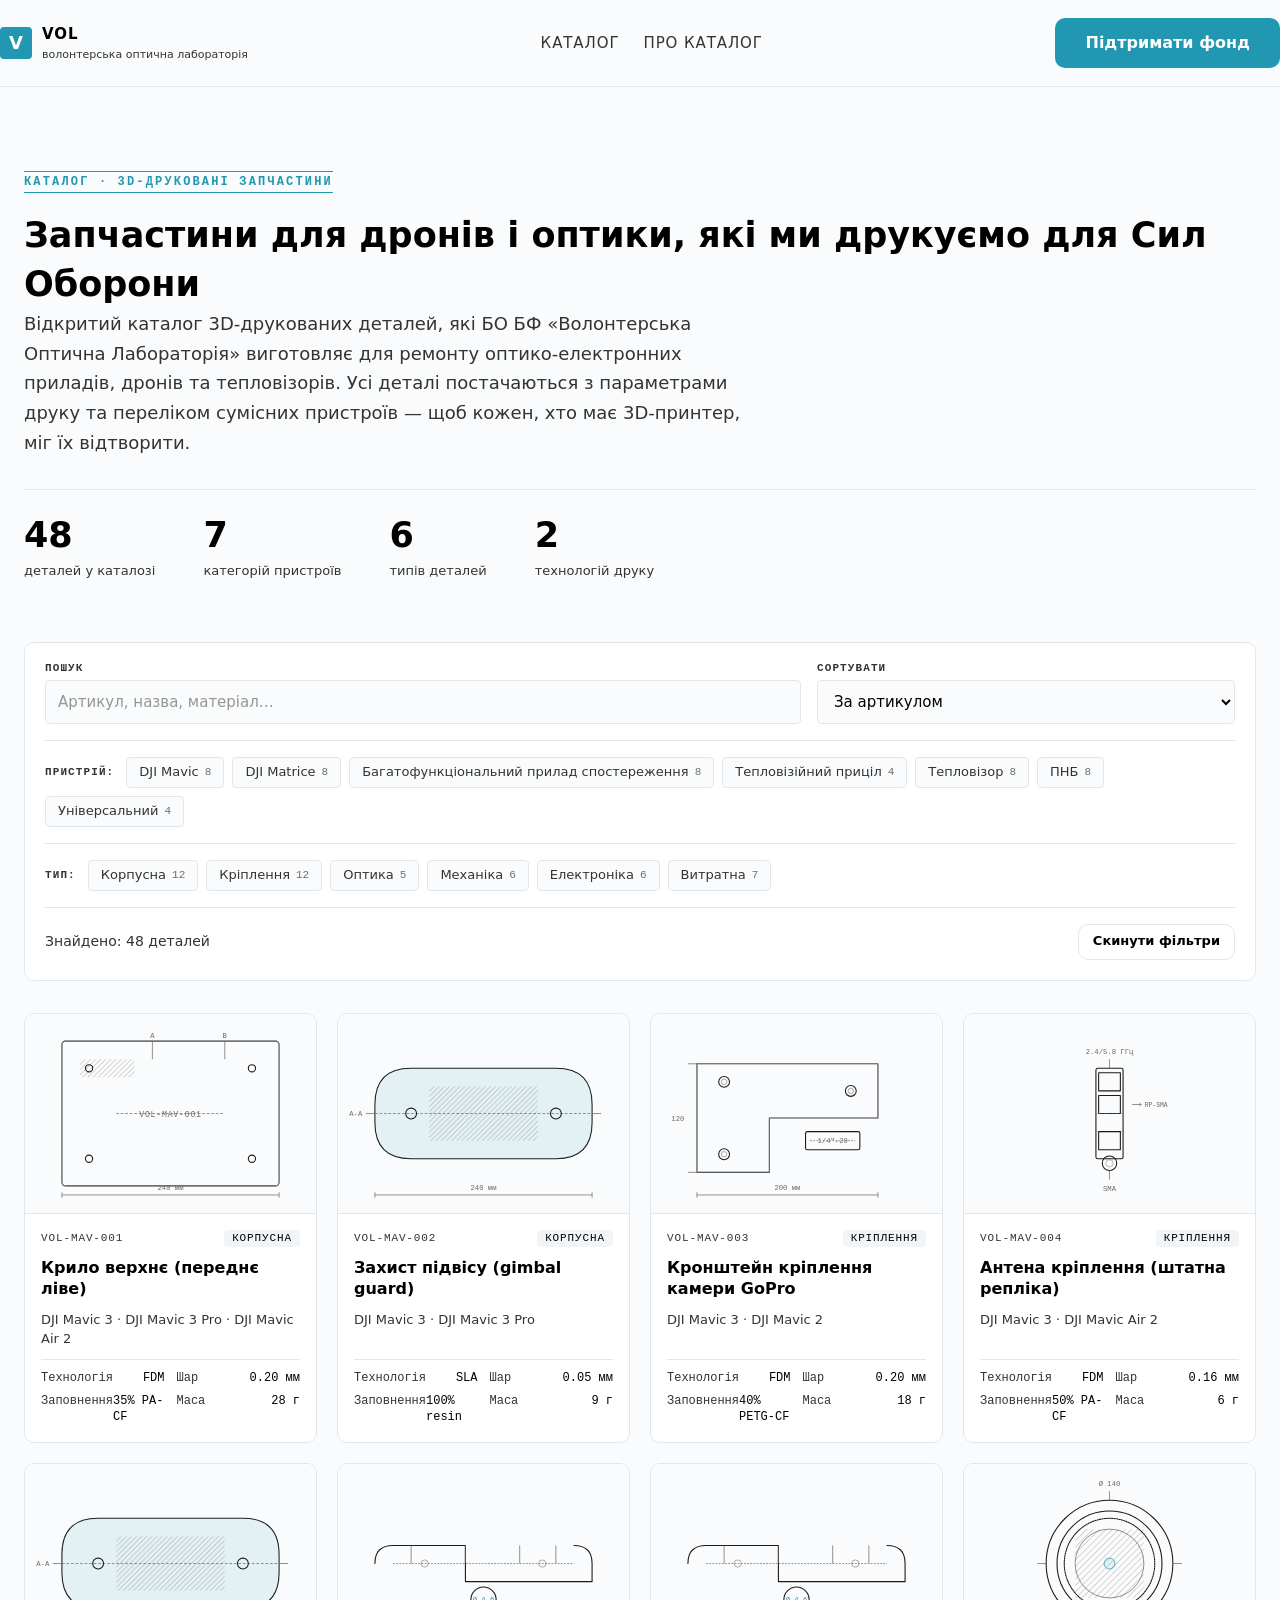
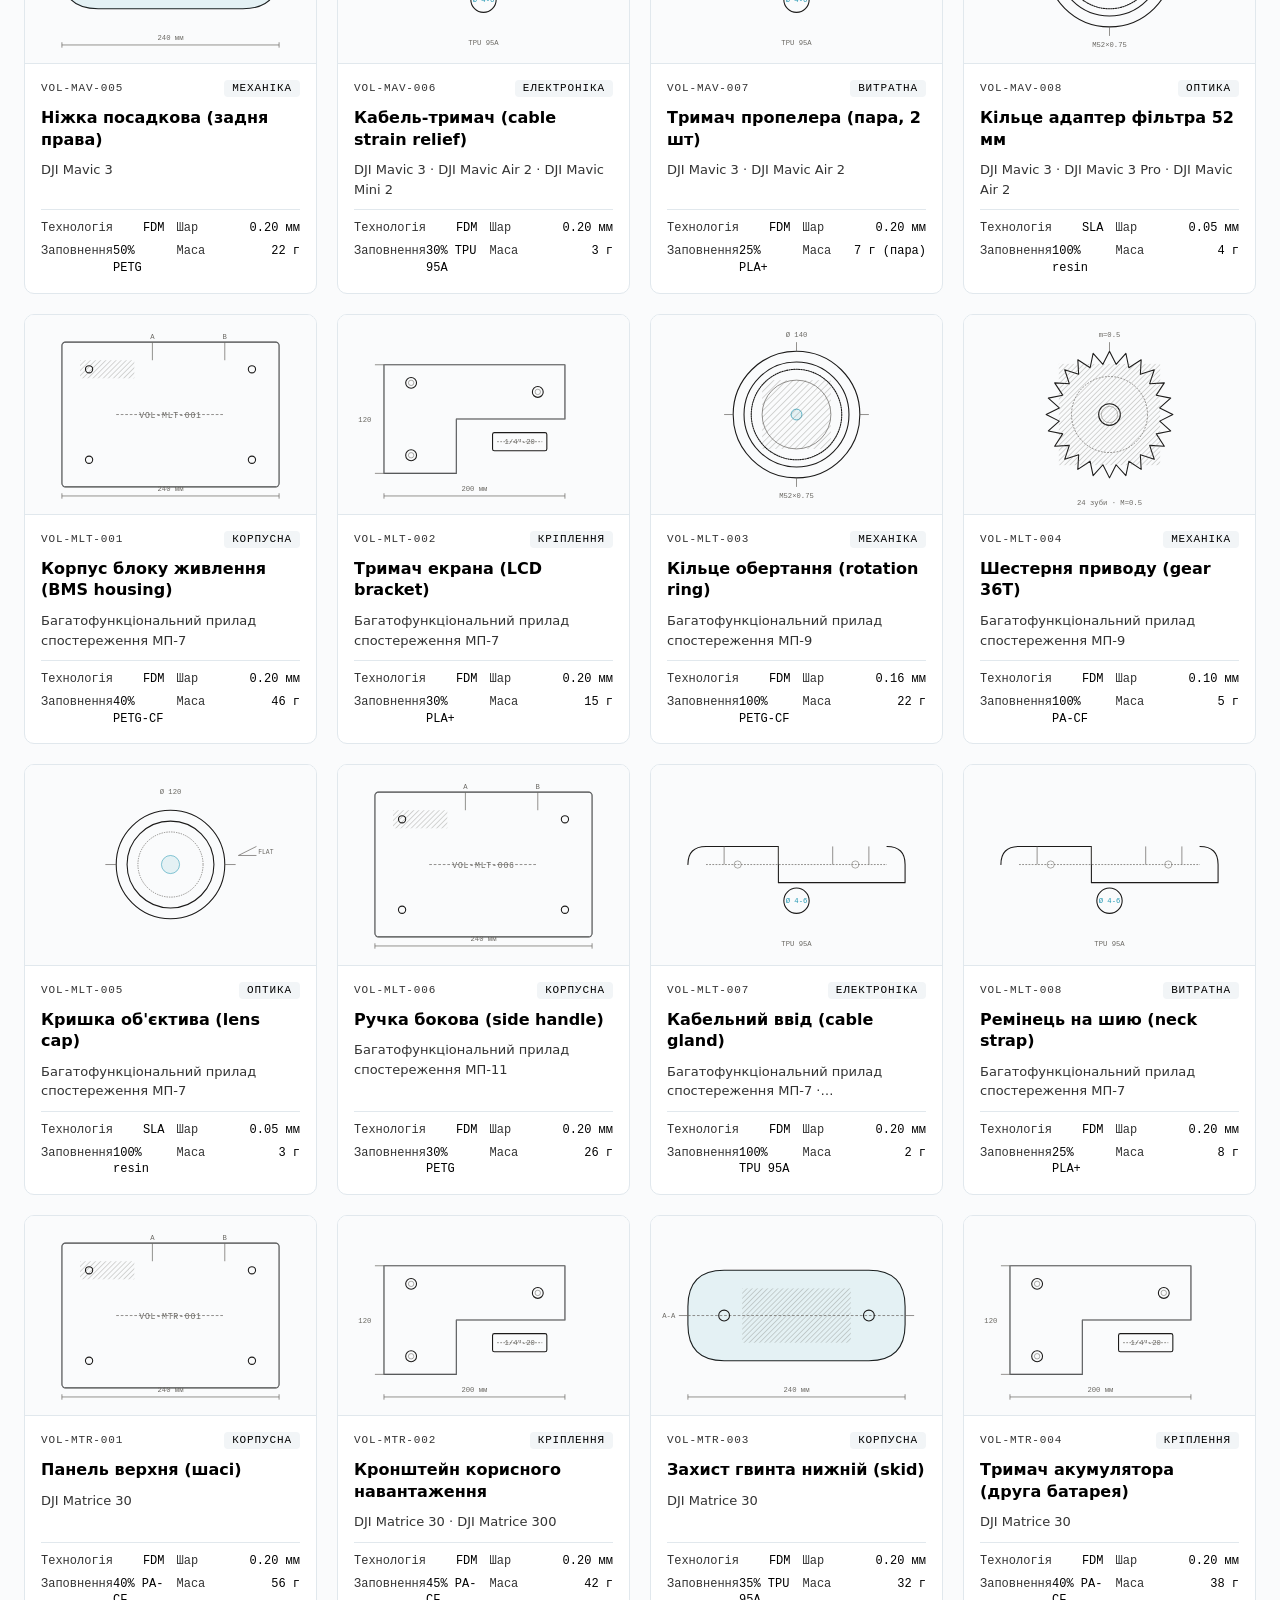
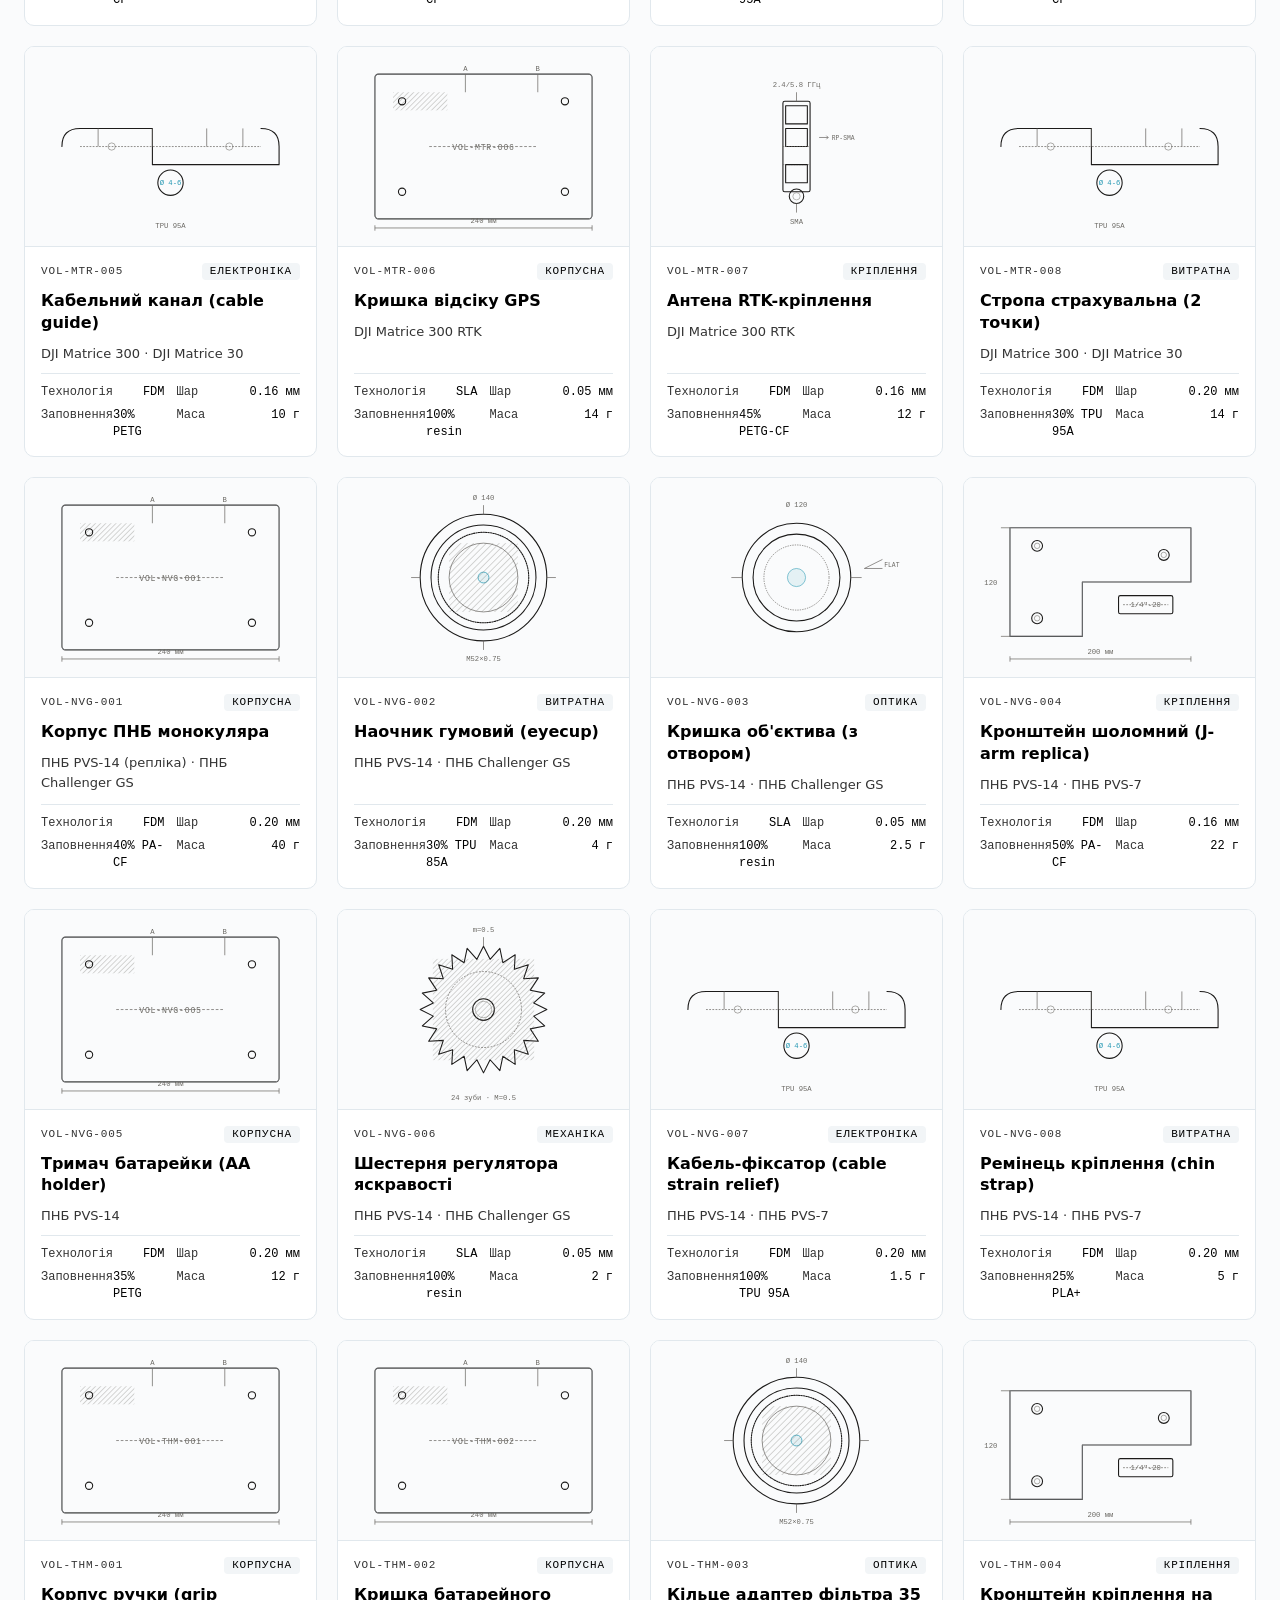
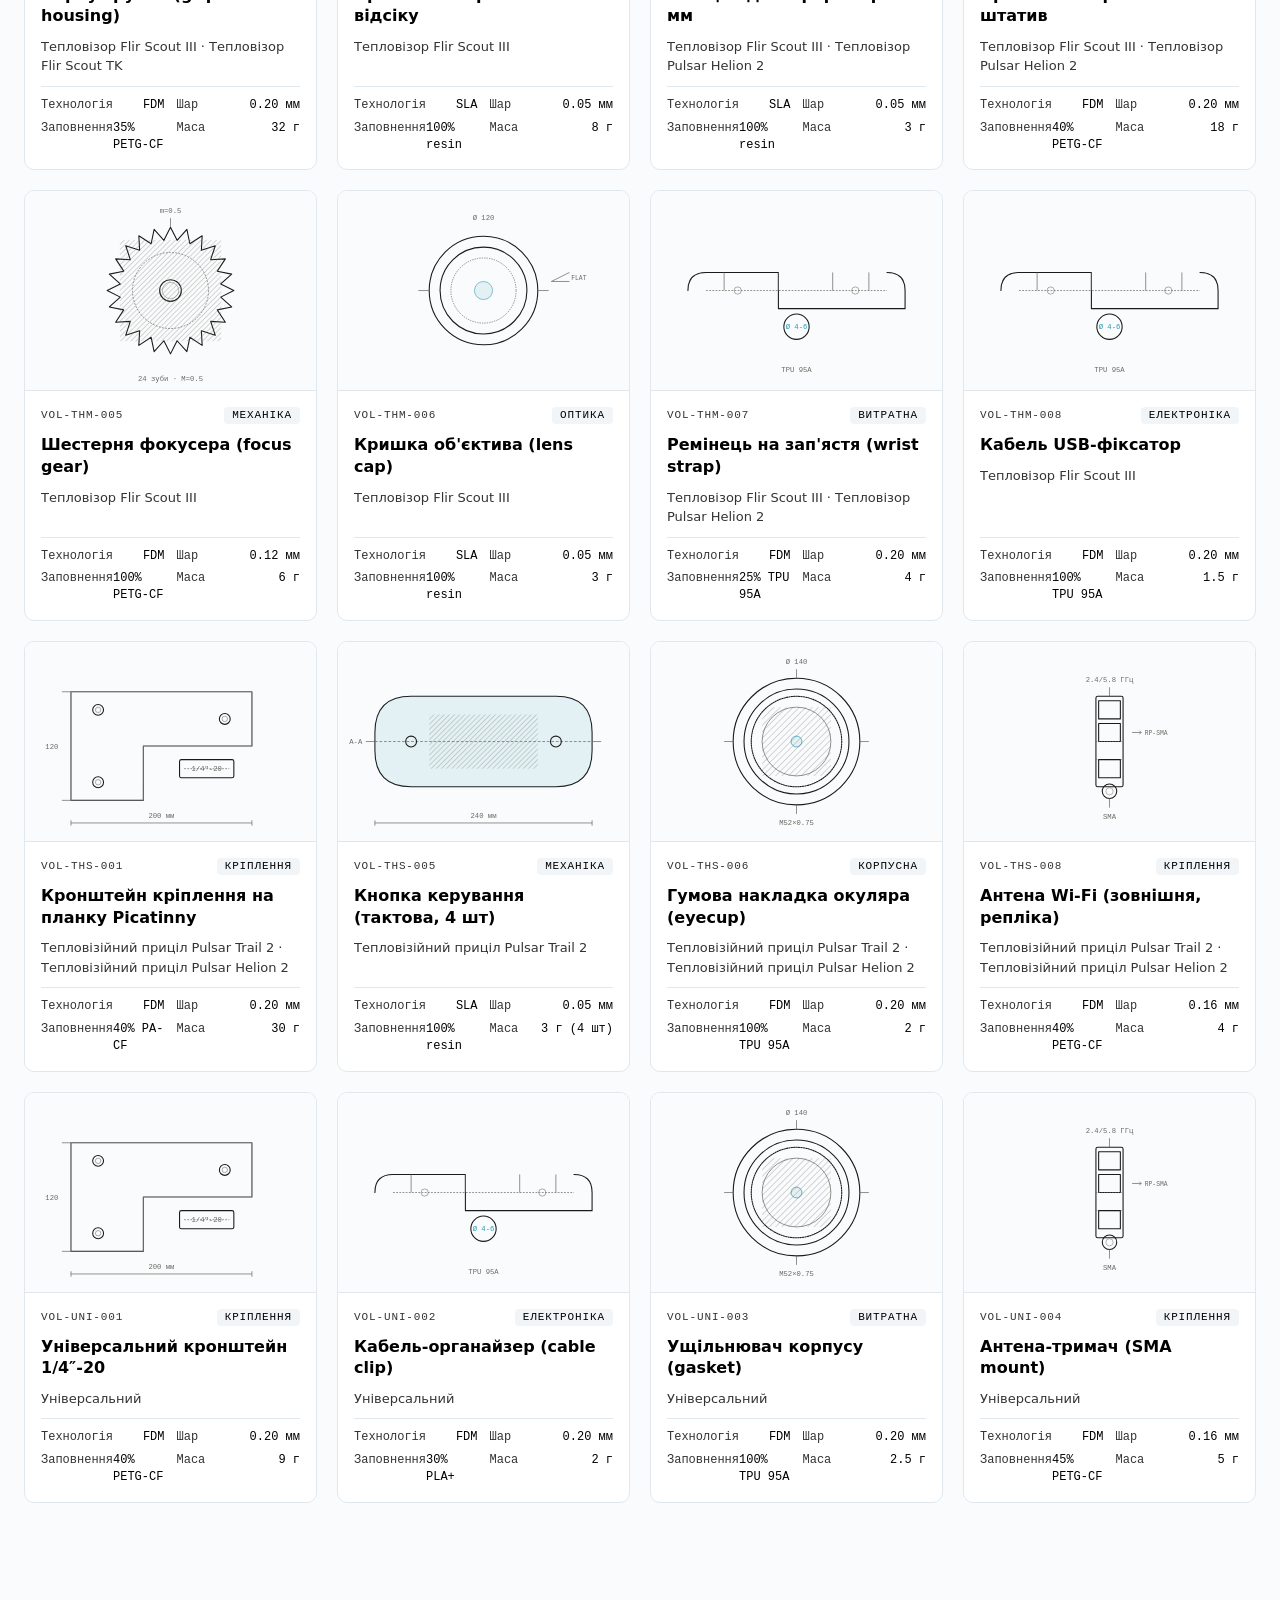
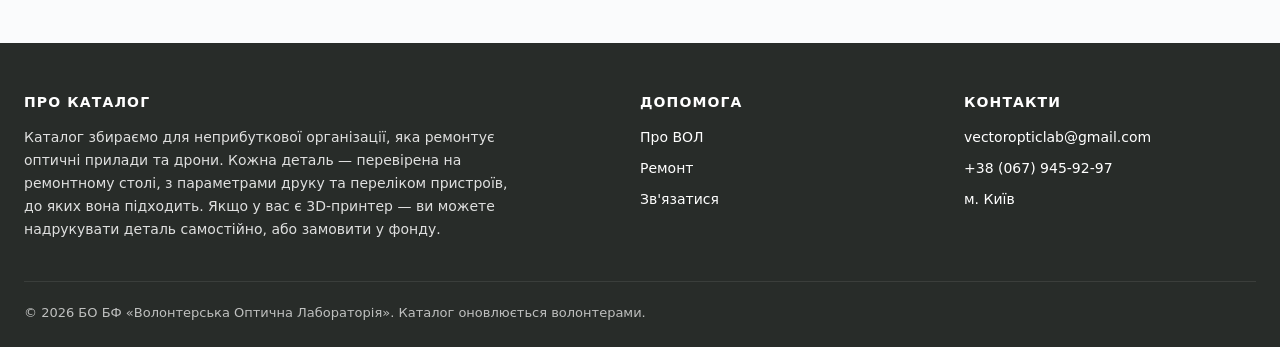
==== index.html @ 9bef7f56 "Initial commit: VOL 3D-printed parts catalog" ====
<!doctype html>
<html lang="uk">
<head>
  <meta charset="utf-8" />
  <meta name="viewport" content="width=device-width, initial-scale=1" />
  <title>VOL — Каталог 3D-друкованих запчастин</title>
  <meta name="description" content="Каталог 3D-друкованих запчастин для дронів і оптико-електронних приладів. БО БФ «Волонтерська Оптична Лабораторія»." />
  <link rel="icon" href="data:image/svg+xml,%3Csvg xmlns='http://www.w3.org/2000/svg' viewBox='0 0 32 32'%3E%3Crect width='32' height='32' fill='%232297b2'/%3E%3Ctext x='16' y='22' text-anchor='middle' font-family='system-ui' font-size='18' font-weight='600' fill='%23fff'%3EV%3C/text%3E%3C/svg%3E" />
  <style>
    /* ===========================================================
       Токени дизайн-системи VOL (з mqqo4m3p-DESIGN.md)
       =========================================================== */
    :root {
      --primary: #2297b2;
      --primary-hover: #1559ed;
      --text: #333333;
      --heading: #000000;
      --link: #000000;
      --link-hover: #333333;
      --border: #e1e8ed;
      --surface-soft: #fafbfc;
      --surface-muted: #f2f5f7;
      --surface-dark: #282c29;
      --white: #ffffff;

      --font-base: 'Montserrat', -apple-system, BlinkMacSystemFont, 'Segoe UI', system-ui, sans-serif;
      --font-mono: ui-monospace, 'JetBrains Mono', SFMono-Regular, Menlo, monospace;

      --container-max: 1290px;
      --container-pad: 24px;
      --content-gap: 60px;
      --block-gap: 16px;

      --r-sm: 4px;
      --r-md: 10px;
      --r-lg: 15px;
    }
    * { box-sizing: border-box; margin: 0; padding: 0; }

    .skip-link {
      position: absolute; left: -9999px; top: 0;
      background: var(--heading); color: var(--white);
      padding: 12px 18px; font: 600 14px/1 var(--font-base);
      z-index: 100;
    }
    .skip-link:focus-visible { left: 12px; top: 12px; outline: 2px solid var(--primary); outline-offset: 2px; }
    html, body {
      background: var(--surface-soft);
      color: var(--text);
      font: 16px/1.65 var(--font-base);
      -webkit-font-smoothing: antialiased;
      -moz-osx-font-smoothing: grayscale;
    }
    a { color: var(--link); text-decoration: none; transition: color 0.12s cubic-bezier(0.455, 0.03, 0.515, 0.955); }
    a:hover { color: var(--link-hover); }
    h1, h2, h3, h4 { color: var(--heading); font-weight: 600; letter-spacing: 0; }
    h1 { font-size: clamp(28px, 3vw, 35px); line-height: 1.4; }
    h2 { font-size: clamp(22px, 2.4vw, 35px); line-height: 1.4; }
    h3 { font-size: 20px; line-height: 1.4; }

    /* Контейнери */
    .container { max-width: var(--container-max); margin: 0 auto; padding: 0 var(--container-pad); }
    .narrow { max-width: 750px; margin: 0 auto; padding: 0 var(--container-pad); }

    /* Шапка */
    .site-header {
      background: var(--surface-soft);
      border-bottom: 1px solid var(--border);
      position: sticky; top: 0; z-index: 50;
    }
    .site-header__inner {
      display: flex; align-items: center; justify-content: space-between;
      padding: 18px 0;
      gap: 24px;
    }
    .logo { display: inline-flex; align-items: center; gap: 10px; }
    .logo__mark {
      width: 32px; height: 32px;
      background: var(--primary); color: var(--white);
      display: grid; place-items: center;
      font-weight: 600; font-size: 18px;
      border-radius: var(--r-sm);
    }
    .logo__text { font-weight: 600; font-size: 15px; color: var(--heading); letter-spacing: 0.06em; text-transform: uppercase; }
    .logo__text small { display: block; font-size: 11px; font-weight: 400; color: var(--text); text-transform: none; letter-spacing: 0; }

    .nav { display: flex; align-items: center; gap: 24px; }
    .nav a {
      font-size: 15px; color: var(--text);
      text-transform: uppercase; letter-spacing: 0.06em;
      padding: 5px 0;
    }
    .nav a:hover { color: var(--heading); }

    .btn {
      display: inline-flex; align-items: center; gap: 8px;
      background: var(--primary); color: var(--white);
      border: 0; border-radius: var(--r-md);
      padding: 0 30px; min-height: 50px;
      font: 600 16px/1.3 var(--font-base);
      cursor: pointer; text-decoration: none;
      transition: background 0.12s cubic-bezier(0.455, 0.03, 0.515, 0.955);
    }
    .btn:hover { background: var(--primary-hover); color: var(--white); }
    .btn:focus-visible { outline: 2px solid var(--primary-hover); outline-offset: 2px; }
    .btn--dark { background: var(--text); color: var(--white); border-radius: var(--r-lg); padding: 12px 40px; min-height: auto; }
    .btn--dark:hover { background: var(--heading); }
    .btn--ghost {
      background: transparent; color: var(--heading);
      border: 1px solid var(--border);
      min-height: 44px; padding: 0 18px;
    }
    .btn--ghost:hover { background: var(--surface-muted); color: var(--heading); }
    .btn--ghost:focus-visible { outline: 2px solid var(--primary-hover); outline-offset: 2px; border-color: var(--primary-hover); }

    /* Hero */
    .hero { padding: 80px 0 60px; }
    .hero__eyebrow {
      display: inline-block;
      font: 600 12px/1 var(--font-mono);
      letter-spacing: 0.18em; text-transform: uppercase;
      color: var(--primary);
      padding: 4px 0;
      border-top: 1px solid var(--primary);
      border-bottom: 1px solid var(--primary);
      margin-bottom: 18px;
    }
    .hero p { font-size: 18px; color: var(--text); max-width: 720px; }
    .hero__stats {
      display: flex; gap: 48px; flex-wrap: wrap;
      margin-top: 32px; padding-top: 24px;
      border-top: 1px solid var(--border);
    }
    .stat__num { font: 600 35px/1.2 var(--font-base); color: var(--heading); }
    .stat__label { font-size: 13px; color: var(--text); margin-top: 4px; }

    /* Панель фільтрів */
    .filters {
      background: var(--white);
      border: 1px solid var(--border);
      border-radius: var(--r-md);
      padding: 20px;
      margin-bottom: 32px;
    }
    .filters__row { display: flex; gap: 16px; flex-wrap: wrap; align-items: end; }
    .field { display: flex; flex-direction: column; gap: 6px; min-width: 160px; flex: 1 1 160px; }
    .field--search { flex: 2 1 240px; }
    .field label {
      font: 600 11px/1 var(--font-mono);
      letter-spacing: 0.1em; text-transform: uppercase;
      color: var(--text);
    }
    .field input, .field select {
      height: 44px;
      border: 1px solid var(--border);
      background: var(--surface-soft);
      border-radius: var(--r-sm);
      padding: 0 12px;
      font: 400 15px/1.3 var(--font-base);
      color: var(--heading);
      transition: border-color 0.12s, background 0.12s;
    }
    .field input:focus, .field select:focus {
      outline: none;
      border-color: var(--primary-hover);
      background: var(--white);
    }
    .field input:focus-visible, .field select:focus-visible {
      outline: 2px solid var(--primary-hover);
      outline-offset: 2px;
    }
    .field input::placeholder { color: var(--text); opacity: 0.5; }

    .chips { display: flex; flex-wrap: wrap; gap: 8px; padding-top: 16px; border-top: 1px solid var(--border); margin-top: 16px; }
    .chip {
      display: inline-flex; align-items: center; gap: 6px;
      padding: 6px 12px;
      border: 1px solid var(--border);
      background: var(--surface-soft);
      border-radius: var(--r-sm);
      font: 500 13px/1.3 var(--font-base);
      color: var(--text);
      cursor: pointer;
      transition: all 0.12s;
    }
    .chip:hover { border-color: var(--primary); color: var(--primary); }
    .chip:focus-visible { outline: 2px solid var(--primary-hover); outline-offset: 2px; }
    .chip[aria-pressed="true"] {
      background: var(--primary); color: var(--white); border-color: var(--primary);
    }
    .chip[aria-pressed="true"]:focus-visible { outline-color: var(--white); }
    .chip__count { font: 500 11px/1 var(--font-mono); opacity: 0.7; }

    .filters__bar {
      display: flex; justify-content: space-between; align-items: center;
      padding-top: 16px; margin-top: 16px;
      border-top: 1px solid var(--border);
      font-size: 14px; color: var(--text);
    }
    .sort { display: flex; align-items: center; gap: 8px; }
    .sort select {
      height: 36px; border: 1px solid var(--border); background: var(--white);
      border-radius: var(--r-sm); padding: 0 10px; font: 400 14px/1.3 var(--font-base);
      color: var(--heading);
    }

    /* Сітка карток */
    .grid {
      display: grid;
      grid-template-columns: repeat(auto-fill, minmax(280px, 1fr));
      gap: 20px;
    }
    .card {
      background: var(--white);
      border: 1px solid var(--border);
      border-radius: var(--r-md);
      overflow: hidden;
      display: flex; flex-direction: column;
      transition: border-color 0.12s;
      position: relative;
    }
    .card:hover { border-color: var(--primary); }
    .card a.card__link {
      position: absolute; inset: 0;
      z-index: 1;
      border-radius: var(--r-md);
    }
    .card a.card__link:focus-visible {
      outline: 2px solid var(--primary-hover);
      outline-offset: 2px;
    }
    .card h3 a, .card a.card__link:hover ~ .card__body h3 { color: var(--heading); }
    .card__render {
      background: var(--surface-soft);
      border-bottom: 1px solid var(--border);
      aspect-ratio: 320 / 220;
      display: block;
      position: relative;
      overflow: hidden;
    }
    .card__render svg { display: block; width: 100%; height: 100%; }
    .card__render img {
      display: block; width: 100%; height: 100%;
      object-fit: cover; object-position: center;
      background: var(--surface-soft);
    }
    .card__render img:not([src]) { display: none; }
    .card__photo-count {
      position: absolute; right: 8px; bottom: 8px;
      background: rgba(0, 0, 0, 0.7); color: #fff;
      font: 500 11px/1 var(--font-mono);
      letter-spacing: 0.06em; text-transform: uppercase;
      padding: 4px 8px; border-radius: var(--r-sm);
      pointer-events: none;
    }
    .card__body { padding: 16px; display: flex; flex-direction: column; gap: 10px; flex: 1; }
    .card__meta {
      display: flex; justify-content: space-between; align-items: center;
      font: 500 11px/1 var(--font-mono);
      letter-spacing: 0.08em; text-transform: uppercase;
      color: var(--text);
    }
    .card__sku { color: var(--text); }
    .card__type {
      background: var(--surface-muted); color: var(--heading);
      padding: 3px 8px; border-radius: var(--r-sm);
    }
    .card h3 { font-size: 16px; line-height: 1.35; }
    .card:hover h3 { color: var(--primary); }
    .card__compat {
      font-size: 13px; color: var(--text); line-height: 1.5;
      display: -webkit-box; -webkit-line-clamp: 2; -webkit-box-orient: vertical;
      overflow: hidden;
    }
    .card__specs {
      display: grid; grid-template-columns: 1fr 1fr;
      gap: 6px 12px; padding-top: 10px; margin-top: auto;
      border-top: 1px solid var(--border);
      font: 500 12px/1.4 var(--font-mono);
      color: var(--text);
    }
    .card__specs span { display: flex; justify-content: space-between; }
    .card__specs strong { font-weight: 500; color: var(--heading); }

    .empty {
      padding: 80px 20px; text-align: center;
      color: var(--text);
      border: 1px dashed var(--border);
      border-radius: var(--r-md);
      background: var(--white);
    }
    .empty h3 { margin-bottom: 8px; }
    .empty button {
      margin-top: 16px; background: none; border: 0;
      color: var(--primary); font: 600 14px/1 var(--font-base);
      cursor: pointer; text-decoration: underline;
    }

    /* Підвал */
    .footer {
      margin-top: 80px;
      background: var(--surface-dark);
      color: var(--white);
      padding: 48px 0 24px;
    }
    .footer a { color: var(--white); }
    .footer a:hover { color: var(--primary); }
    .footer__grid { display: grid; grid-template-columns: 2fr 1fr 1fr; gap: 32px; }
    .footer h4 { color: var(--white); font-size: 14px; text-transform: uppercase; letter-spacing: 0.08em; margin-bottom: 12px; font-weight: 600; }
    .footer ul { list-style: none; display: flex; flex-direction: column; gap: 8px; font-size: 14px; }
    .footer__bottom {
      margin-top: 40px; padding-top: 20px;
      border-top: 1px solid rgba(255,255,255,0.12);
      font-size: 13px; opacity: 0.7;
    }

    @media (max-width: 760px) {
      .nav { display: none; }
      .hero { padding: 48px 0 32px; }
      .filters { padding: 16px; }
      .filters__row { flex-direction: column; align-items: stretch; }
      .field { min-width: 0; }
      .footer__grid { grid-template-columns: 1fr; }
      .grid { grid-template-columns: 1fr; }
    }
  </style>
</head>
<body>

  <a class="skip-link" href="#catalog">Перейти до каталогу</a>
  <header class="site-header">
    <div class="container site-header__inner">
      <a href="./" class="logo">
        <span class="logo__mark">V</span>
        <span class="logo__text">VOL<small>волонтерська оптична лабораторія</small></span>
      </a>
      <nav class="nav">
        <a href="#catalog">Каталог</a>
        <a href="#about">Про каталог</a>
      </nav>
      <a class="btn" href="https://vol.com.ua/donat/" target="_blank" rel="noopener">Підтримати фонд</a>
    </div>
  </header>

  <section class="hero">
    <div class="container">
      <span class="hero__eyebrow">Каталог · 3D-друковані запчастини</span>
      <h1>Запчастини для дронів і оптики, які ми друкуємо для Сил Оборони</h1>
      <p>Відкритий каталог 3D-друкованих деталей, які БО БФ «Волонтерська Оптична Лабораторія» виготовляє для ремонту оптико-електронних приладів, дронів та тепловізорів. Усі деталі постачаються з параметрами друку та переліком сумісних пристроїв — щоб кожен, хто має 3D-принтер, міг їх відтворити.</p>
      <div class="hero__stats">
        <div><div class="stat__num" id="stat-total">—</div><div class="stat__label">деталей у каталозі</div></div>
        <div><div class="stat__num" id="stat-devices">—</div><div class="stat__label">категорій пристроїв</div></div>
        <div><div class="stat__num" id="stat-types">—</div><div class="stat__label">типів деталей</div></div>
        <div><div class="stat__num" id="stat-techs">—</div><div class="stat__label">технологій друку</div></div>
      </div>
    </div>
  </section>

  <main id="catalog" class="container" style="padding-bottom: 60px;">

    <section class="filters" aria-label="Фільтри">
      <div class="filters__row">
        <div class="field field--search">
          <label for="q">Пошук</label>
          <input id="q" type="search" placeholder="Артикул, назва, матеріал…" autocomplete="off" />
        </div>
        <div class="field">
          <label for="sort">Сортувати</label>
          <select id="sort">
            <option value="sku">За артикулом</option>
            <option value="name">За назвою</option>
            <option value="device">За пристроєм</option>
            <option value="type">За типом</option>
          </select>
        </div>
      </div>

      <div class="chips" id="chips-device" role="group" aria-label="Фільтр за пристроєм"></div>
      <div class="chips" id="chips-type" role="group" aria-label="Фільтр за типом"></div>

      <div class="filters__bar">
        <span id="result-count" aria-live="polite" aria-atomic="true">Знайдено: —</span>
        <button id="reset" class="btn btn--ghost" type="button" style="min-height: 36px; padding: 0 14px; font-size: 13px;">Скинути фільтри</button>
      </div>
    </section>

    <section id="grid-wrap">
      <div class="grid" id="grid"></div>
    </section>

  </main>

  <footer class="footer" id="about">
    <div class="container">
      <div class="footer__grid">
        <div>
          <h4>Про каталог</h4>
          <p style="font-size: 14px; opacity: 0.85; max-width: 56ch;">Каталог збираємо для неприбуткової організації, яка ремонтує оптичні прилади та дрони. Кожна деталь — перевірена на ремонтному столі, з параметрами друку та переліком пристроїв, до яких вона підходить. Якщо у вас є 3D-принтер — ви можете надрукувати деталь самостійно, або замовити у фонду.</p>
        </div>
        <div>
          <h4>Допомога</h4>
          <ul>
            <li><a href="https://vol.com.ua/pro-nas/" target="_blank" rel="noopener">Про ВОЛ</a></li>
            <li><a href="https://vol.com.ua/services/" target="_blank" rel="noopener">Ремонт</a></li>
            <li><a href="mailto:vectoropticlab@gmail.com">Зв'язатися</a></li>
          </ul>
        </div>
        <div>
          <h4>Контакти</h4>
          <ul>
            <li><a href="mailto:vectoropticlab@gmail.com">vectoropticlab@gmail.com</a></li>
            <li><a href="tel:+380679459297">+38 (067) 945-92-97</a></li>
            <li>м. Київ</li>
          </ul>
        </div>
      </div>
      <div class="footer__bottom">© 2026 БО БФ «Волонтерська Оптична Лабораторія». Каталог оновлюється волонтерами.</div>
    </div>
  </footer>

  <script src="./js/render.js"></script>
  <script src="./js/parts-data.js"></script>
  <script src="./js/catalog.js"></script>
</body>
</html>
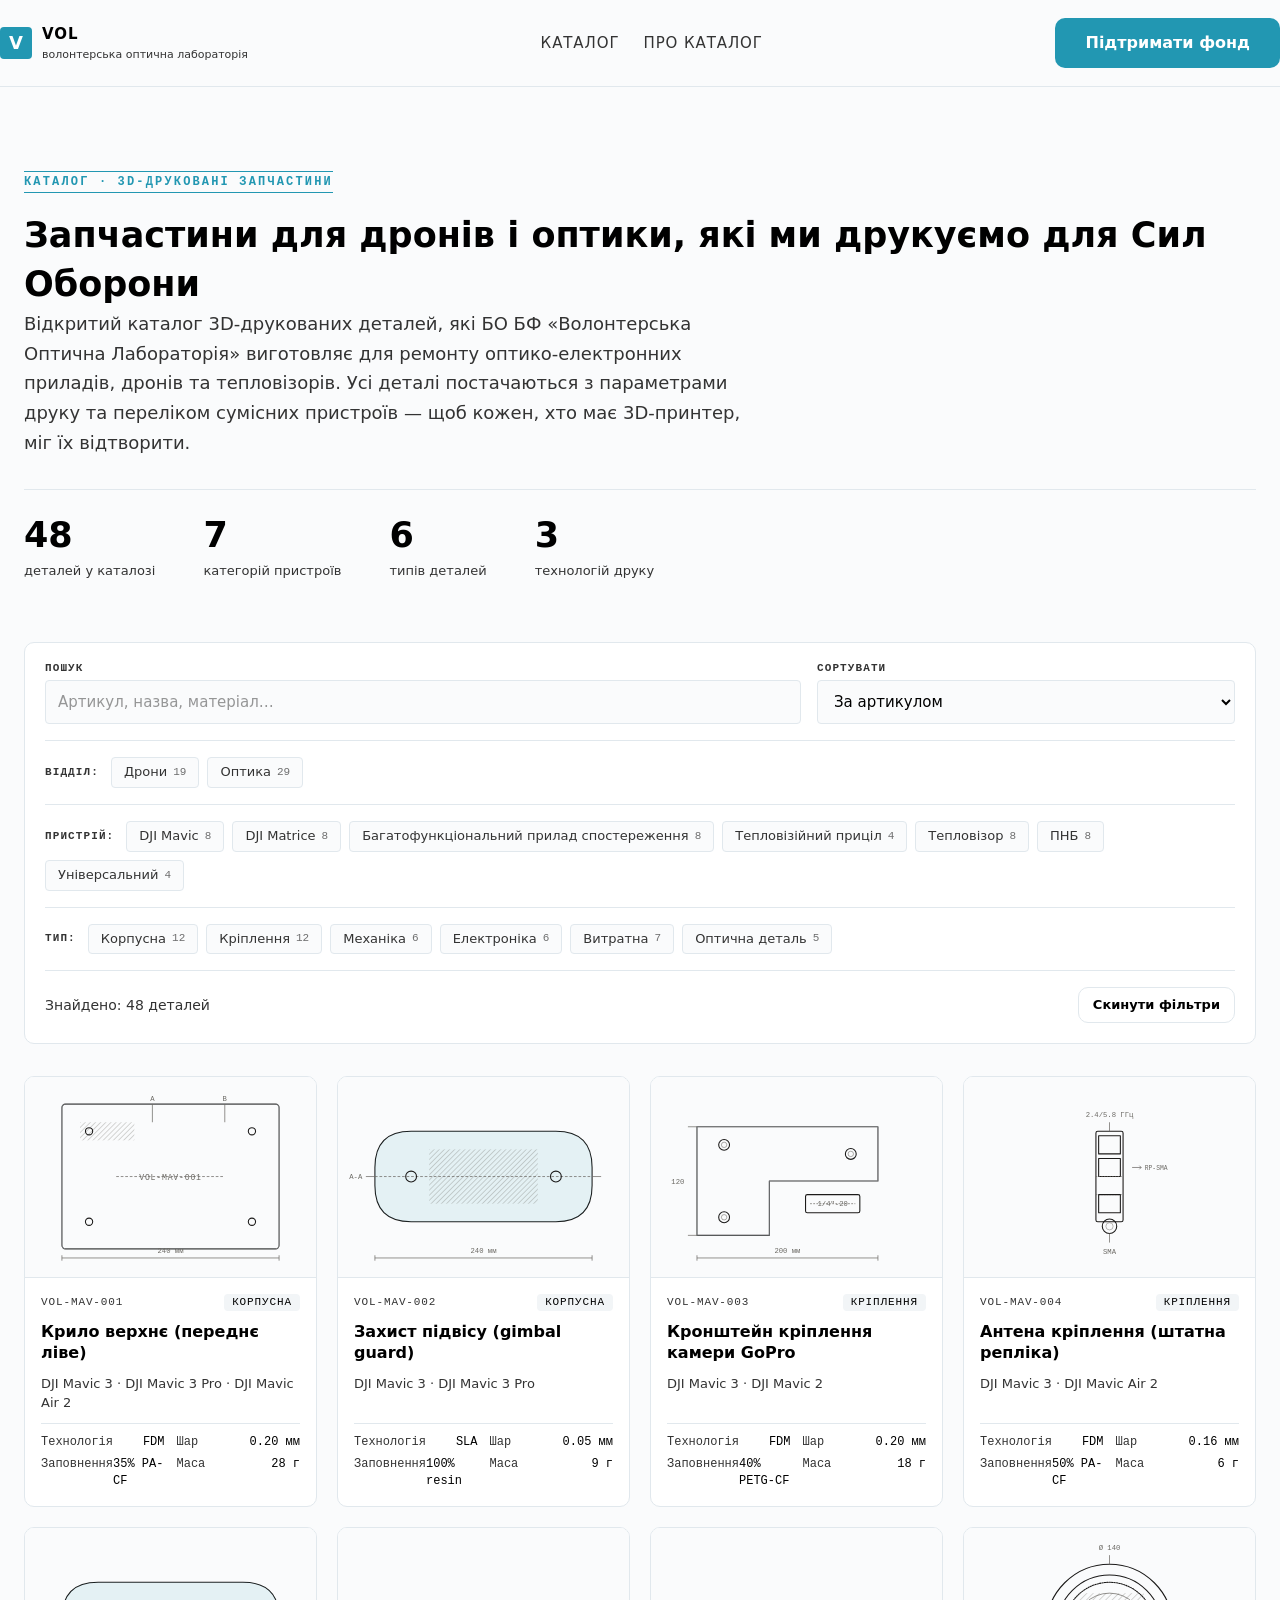
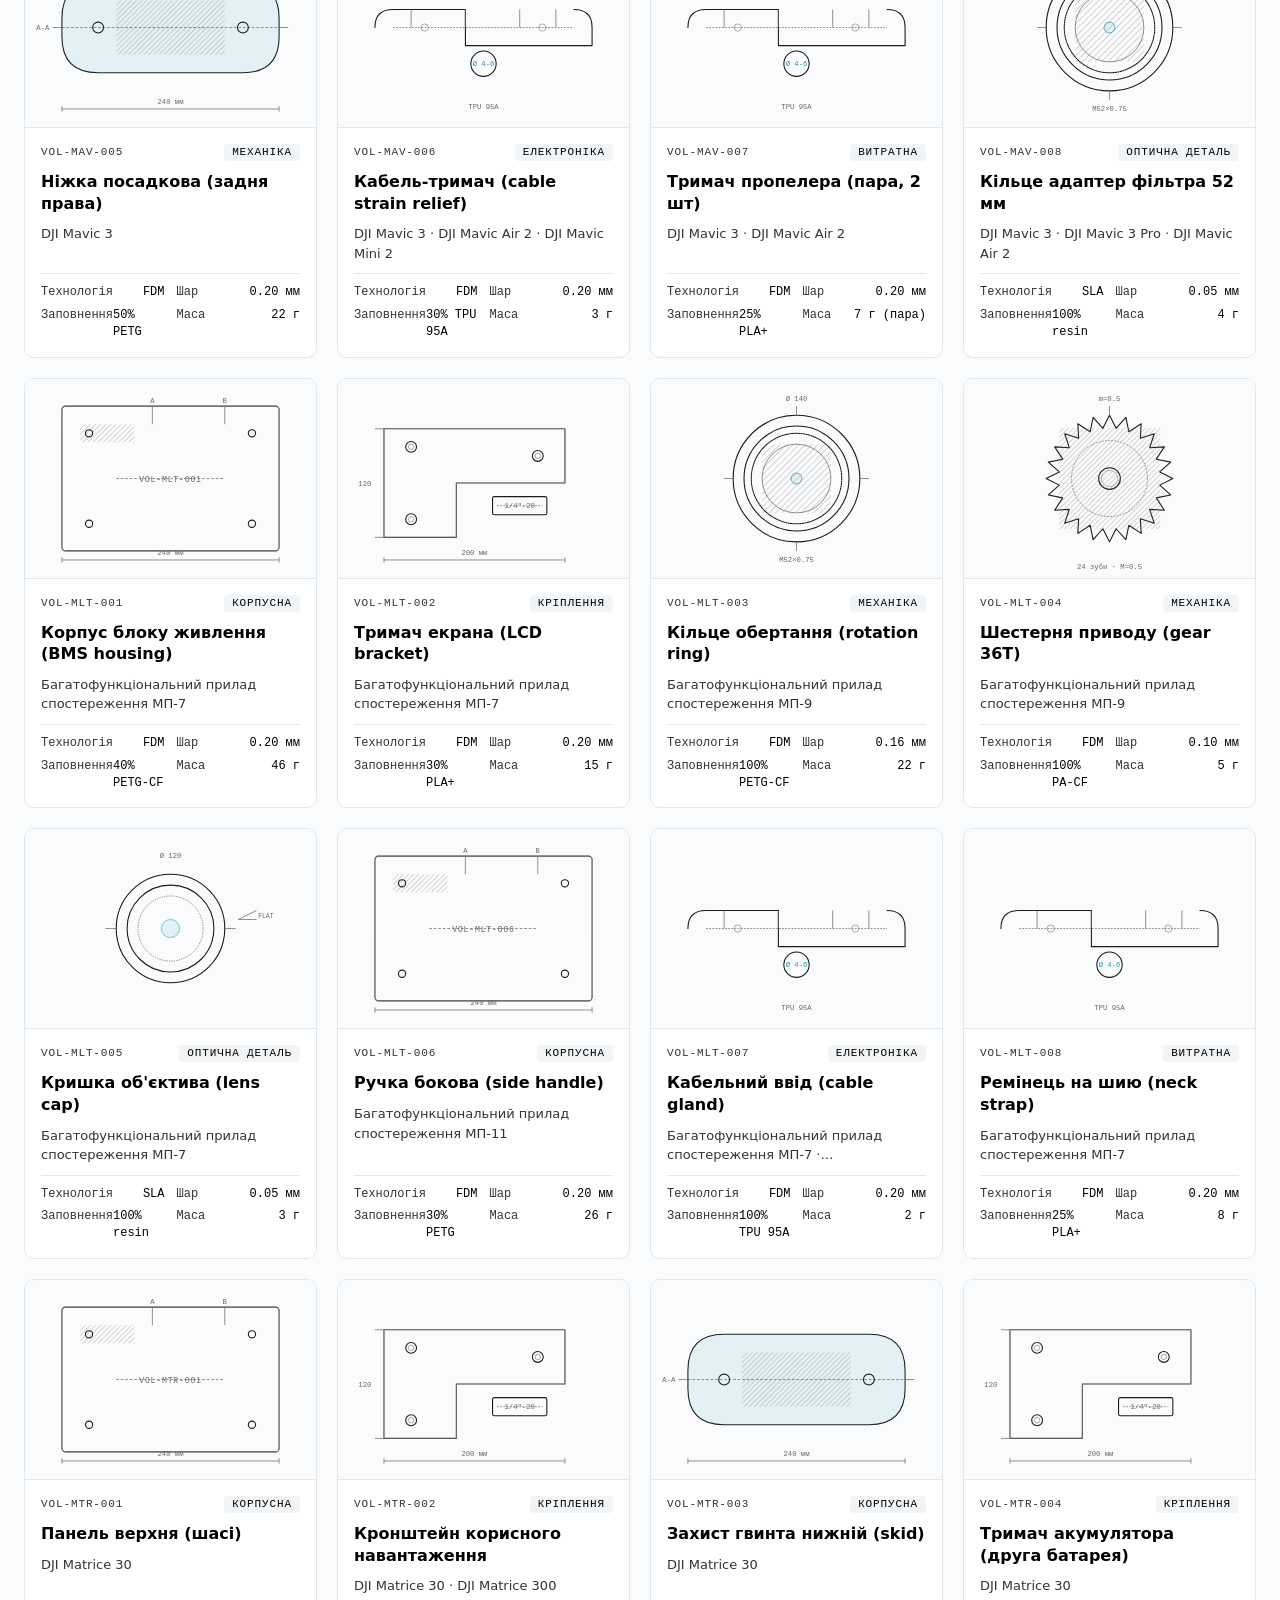
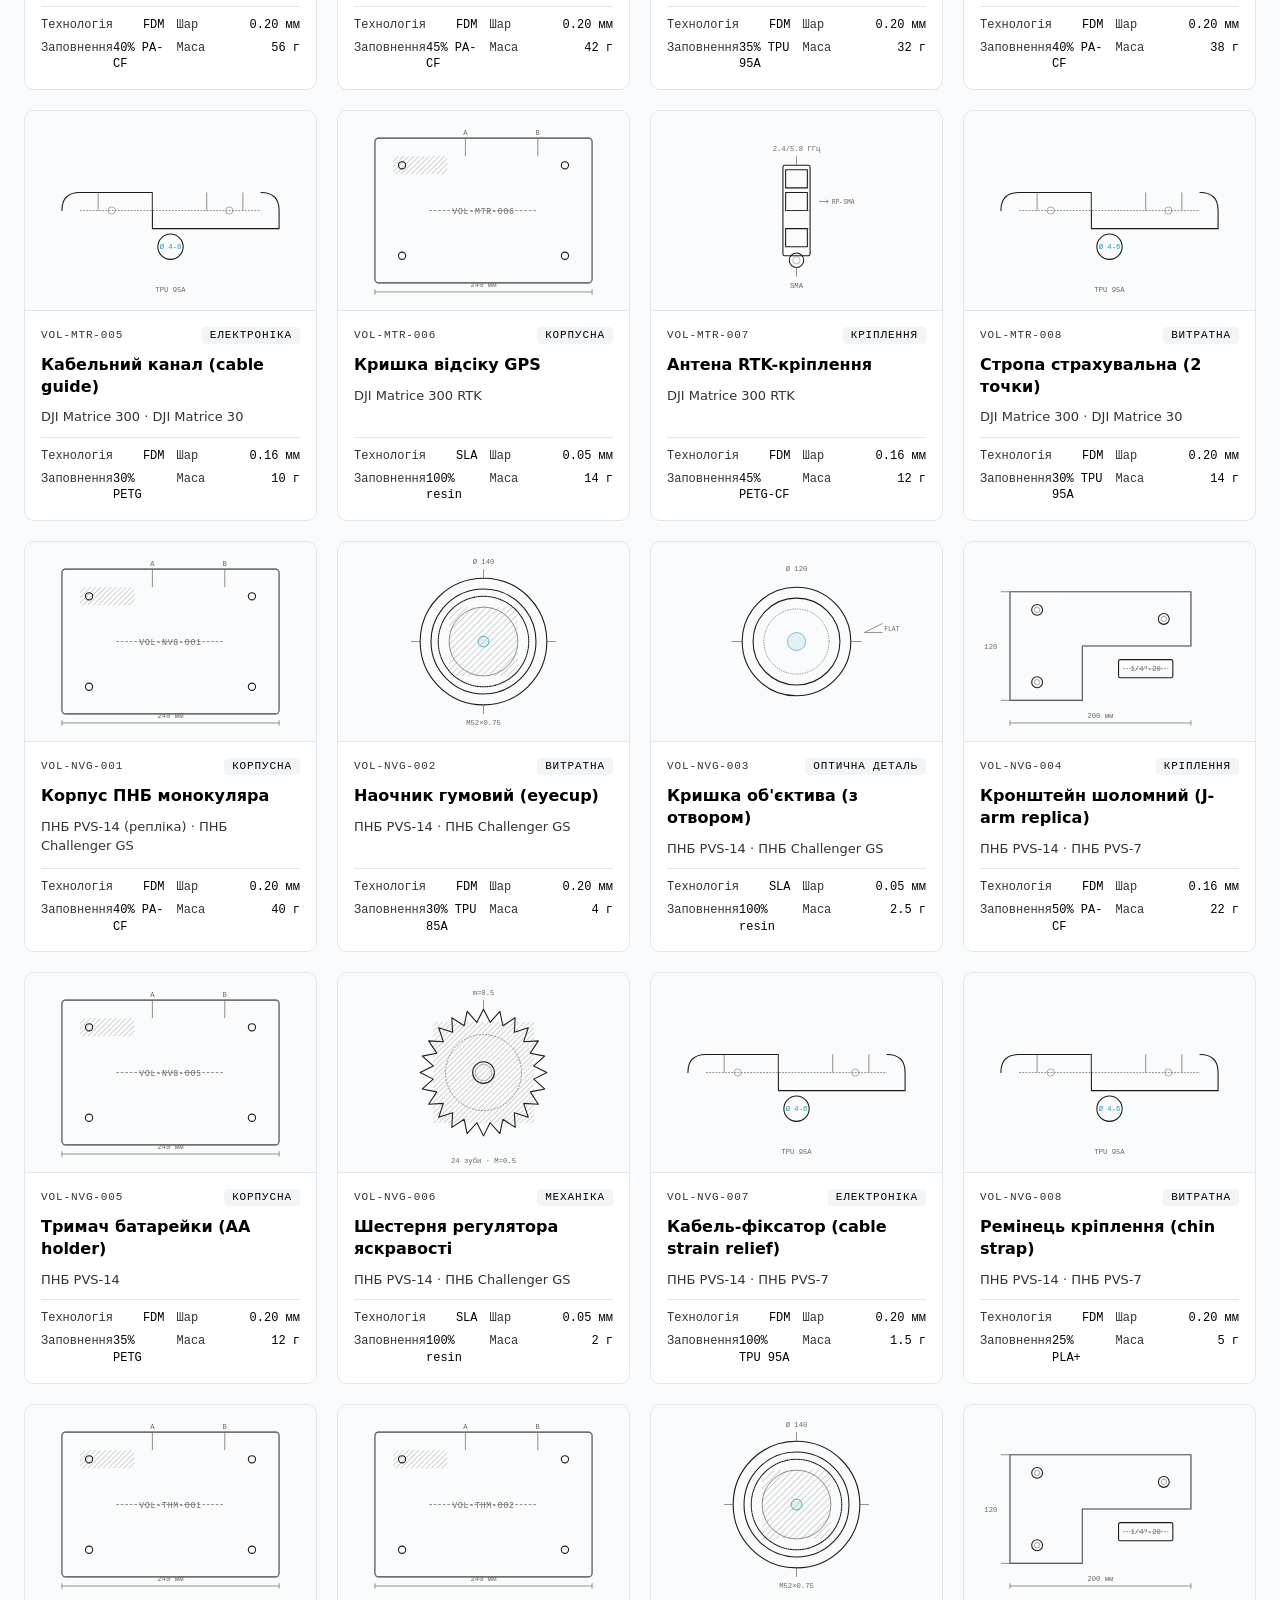
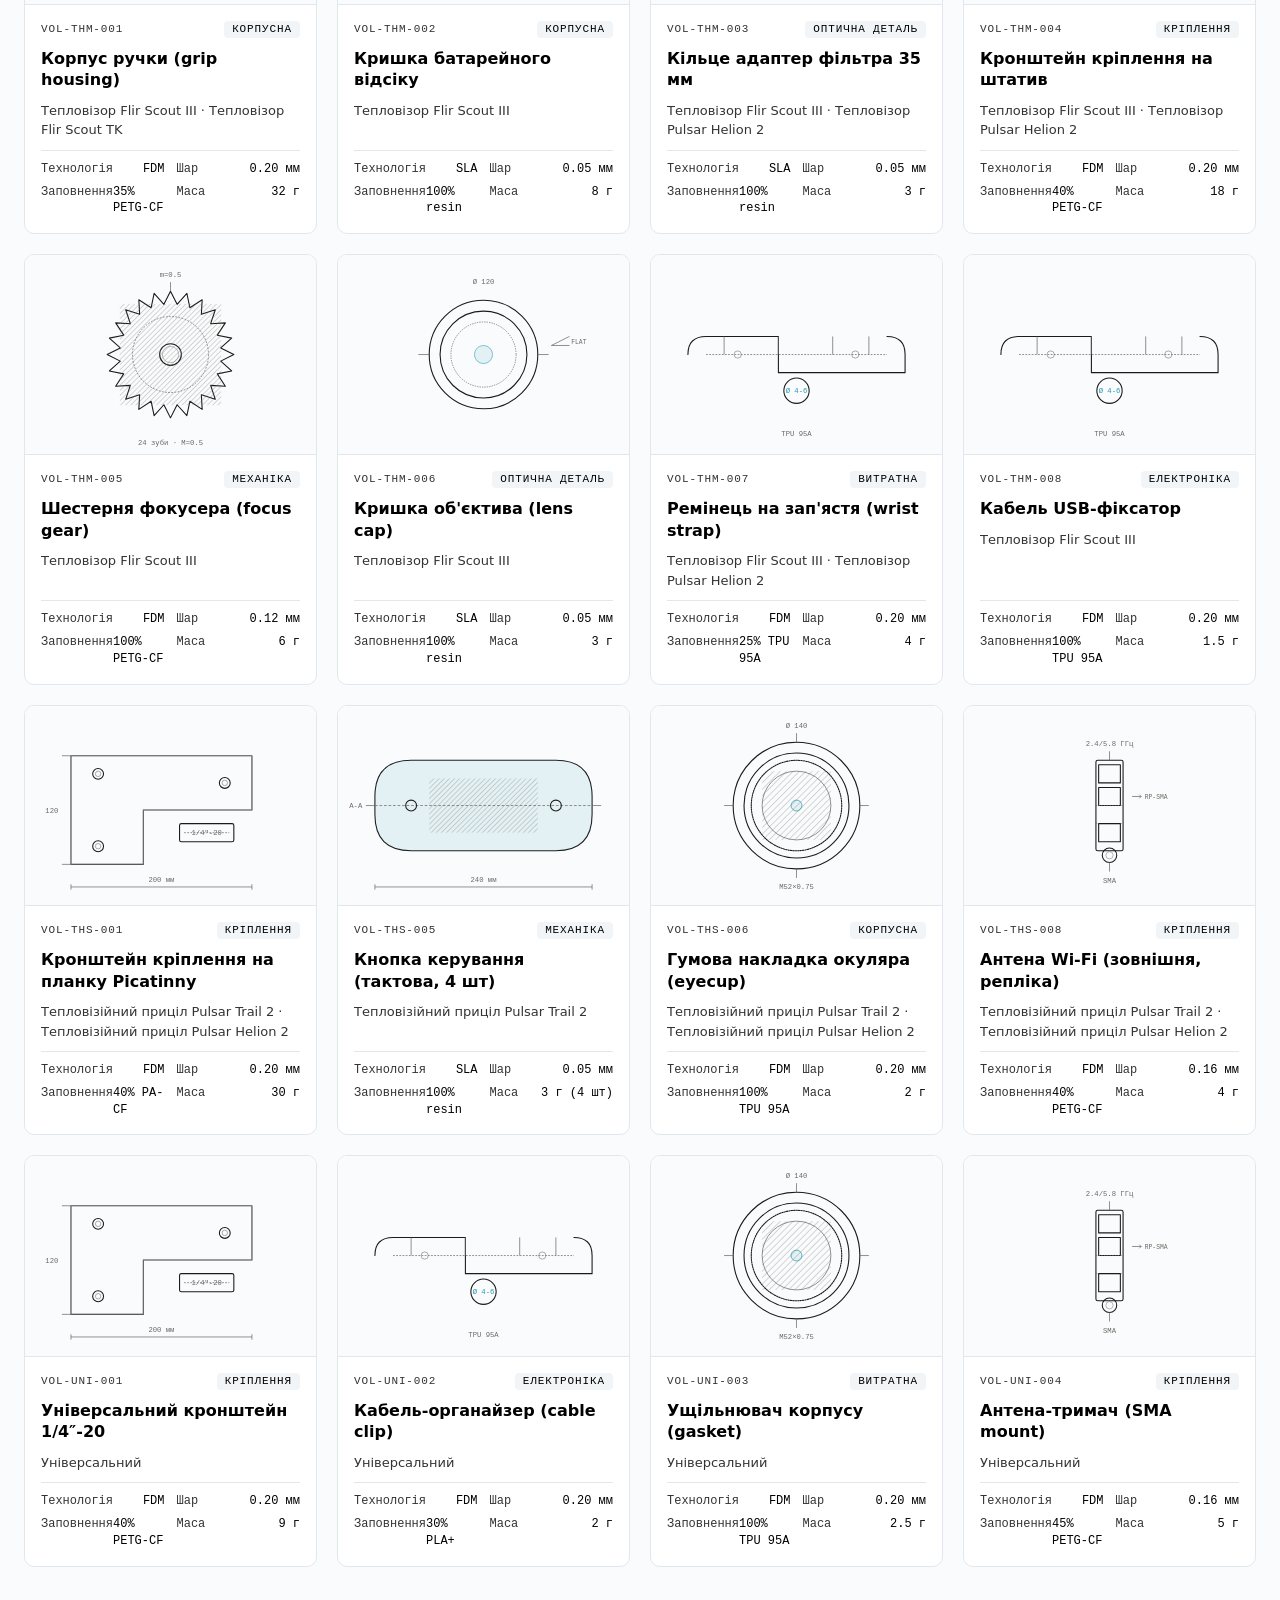
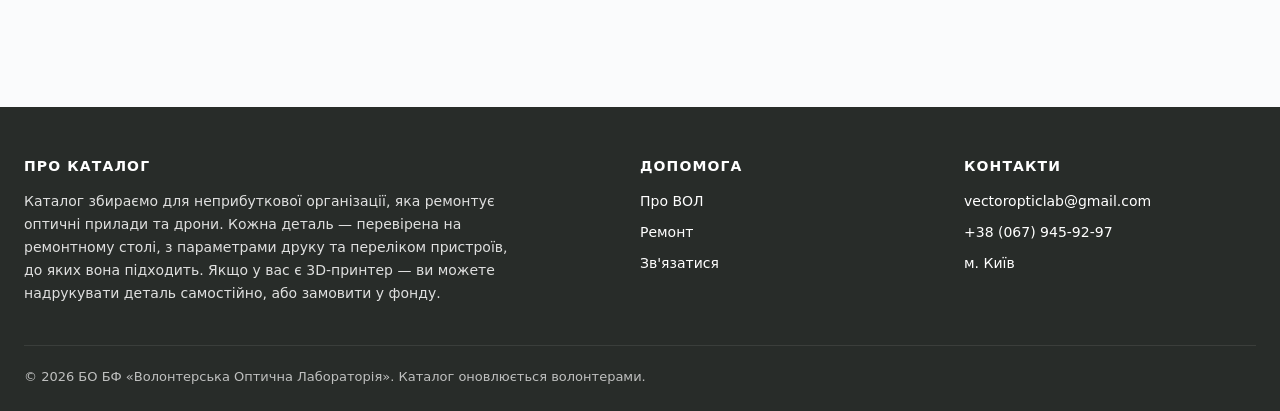
==== commit 90474fe5: "feat: add department classification (Дрони/Оптика) with hierarchical filters - Add department field " ====
--- a/index.html
+++ b/index.html
@@ -375,6 +375,7 @@
         </div>
       </div>
 
+      <div class="chips" id="chips-department" role="group" aria-label="Фільтр за відділом"></div>
       <div class="chips" id="chips-device" role="group" aria-label="Фільтр за пристроєм"></div>
       <div class="chips" id="chips-type" role="group" aria-label="Фільтр за типом"></div>
 
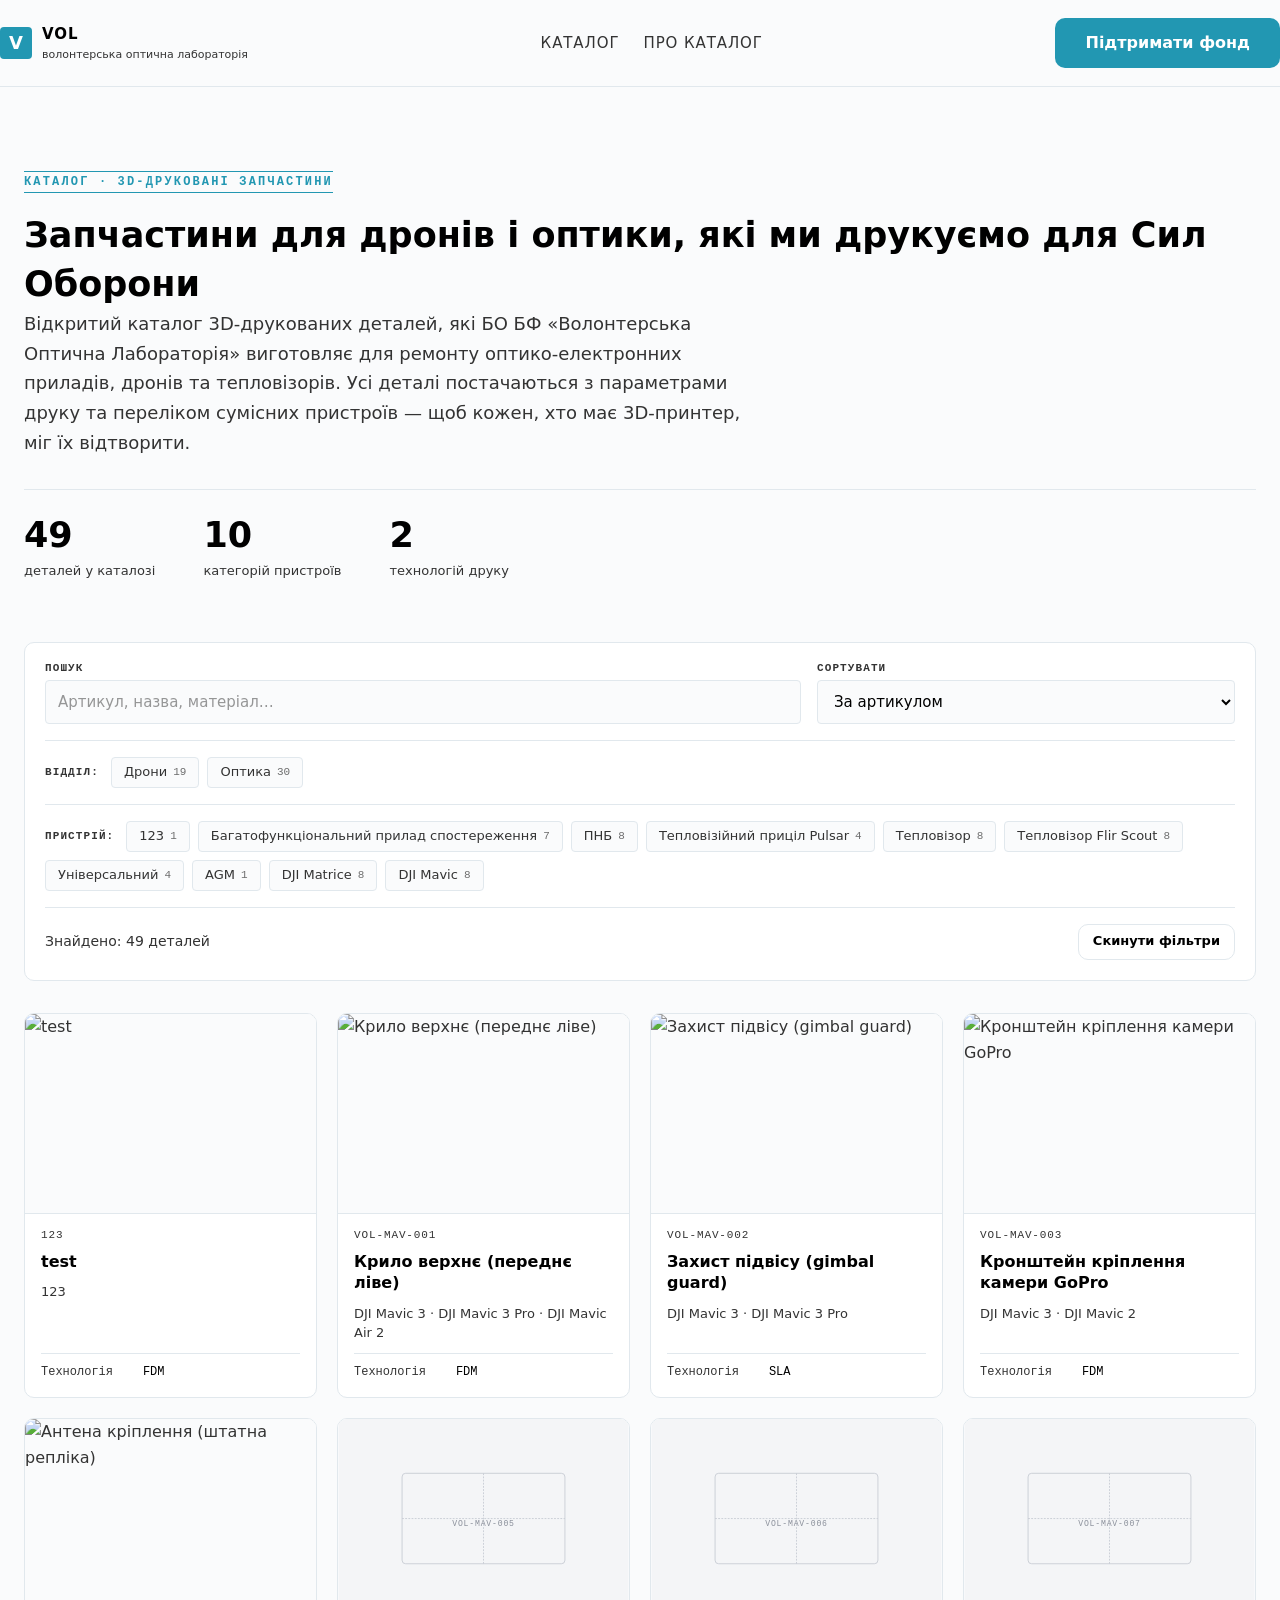
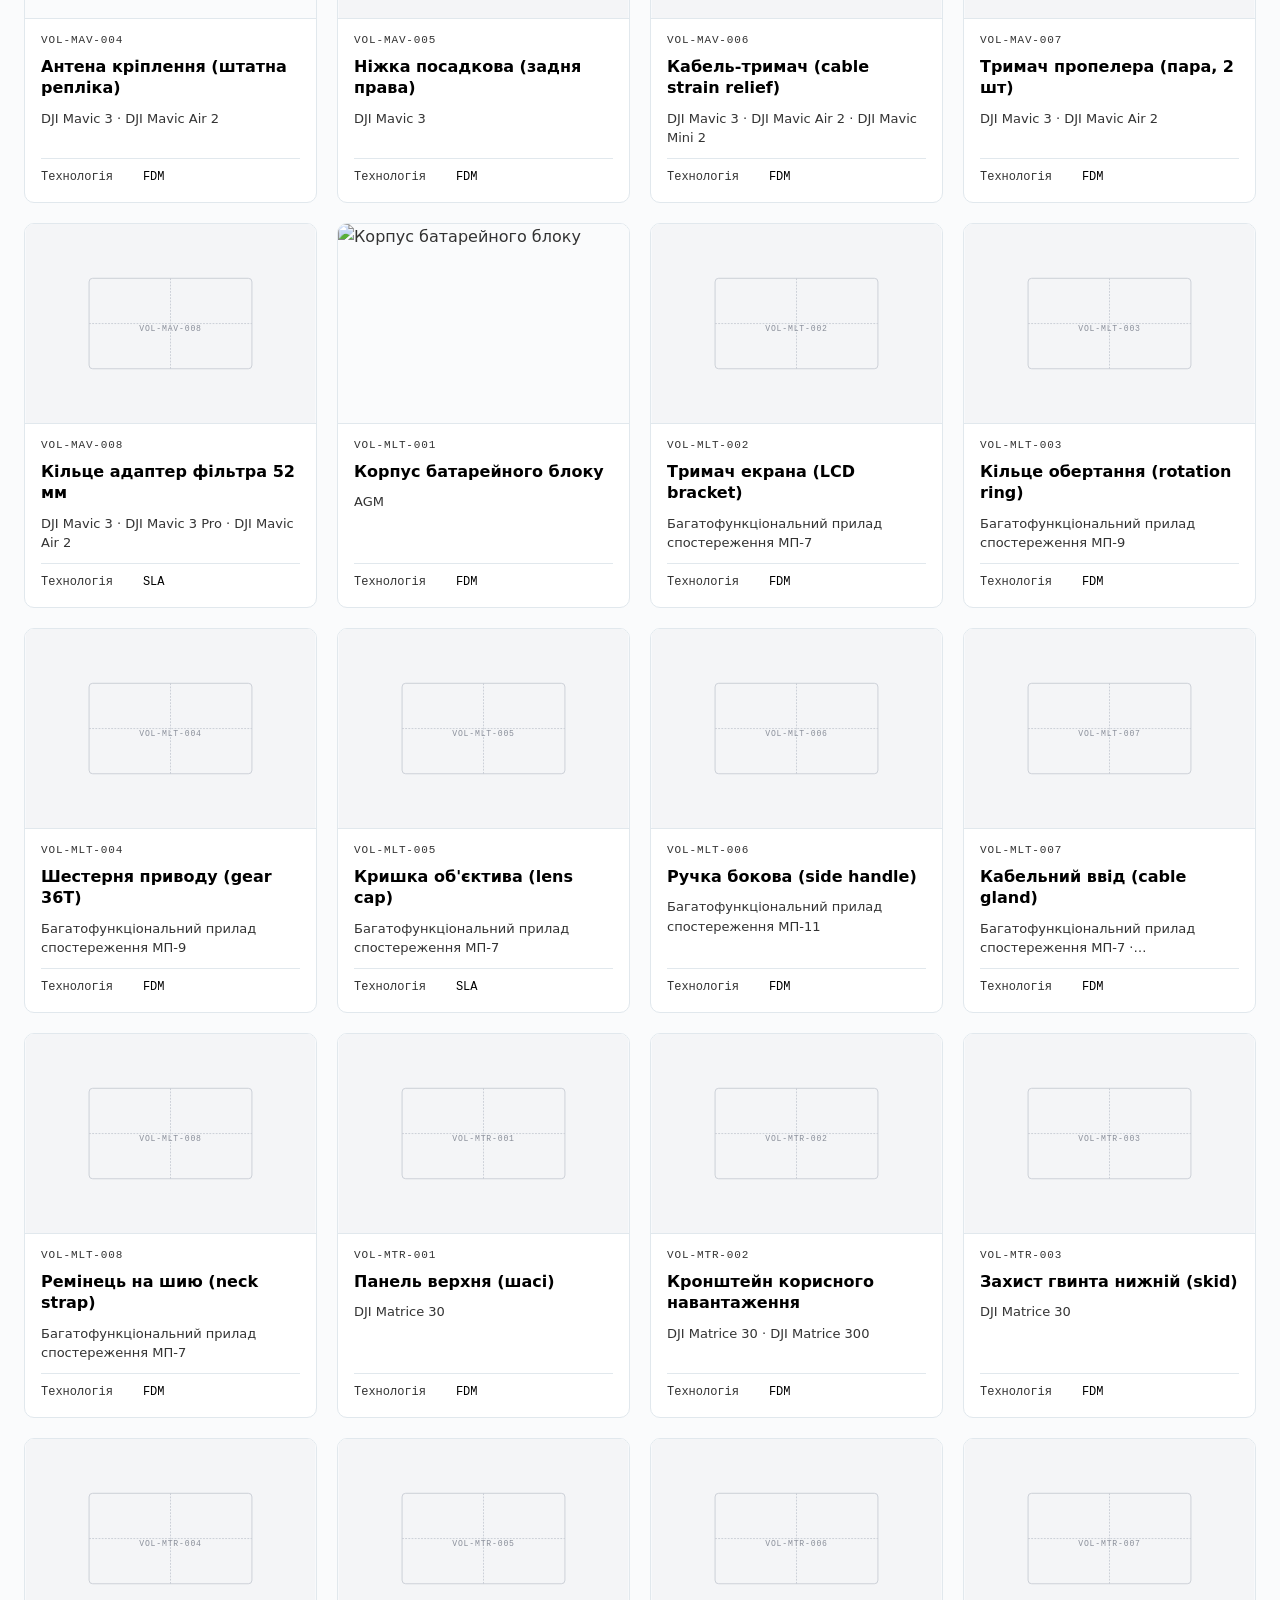
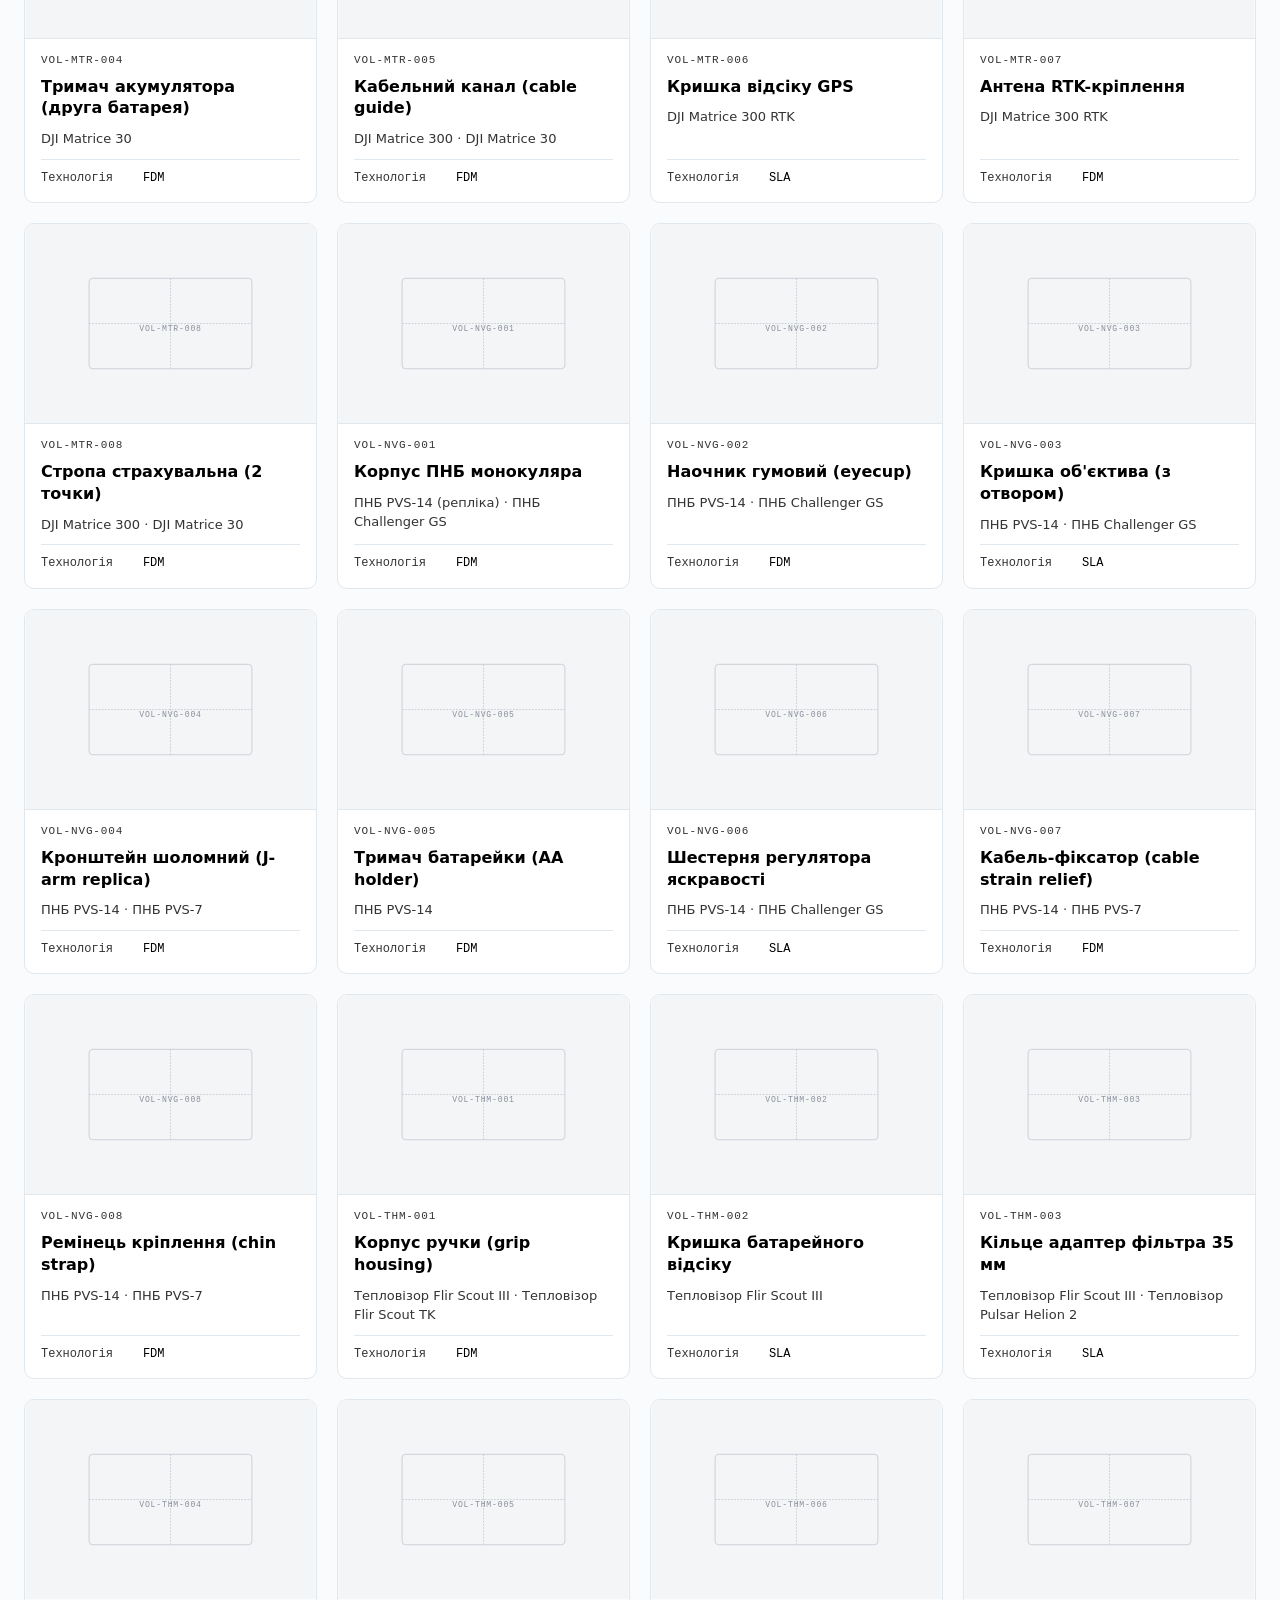
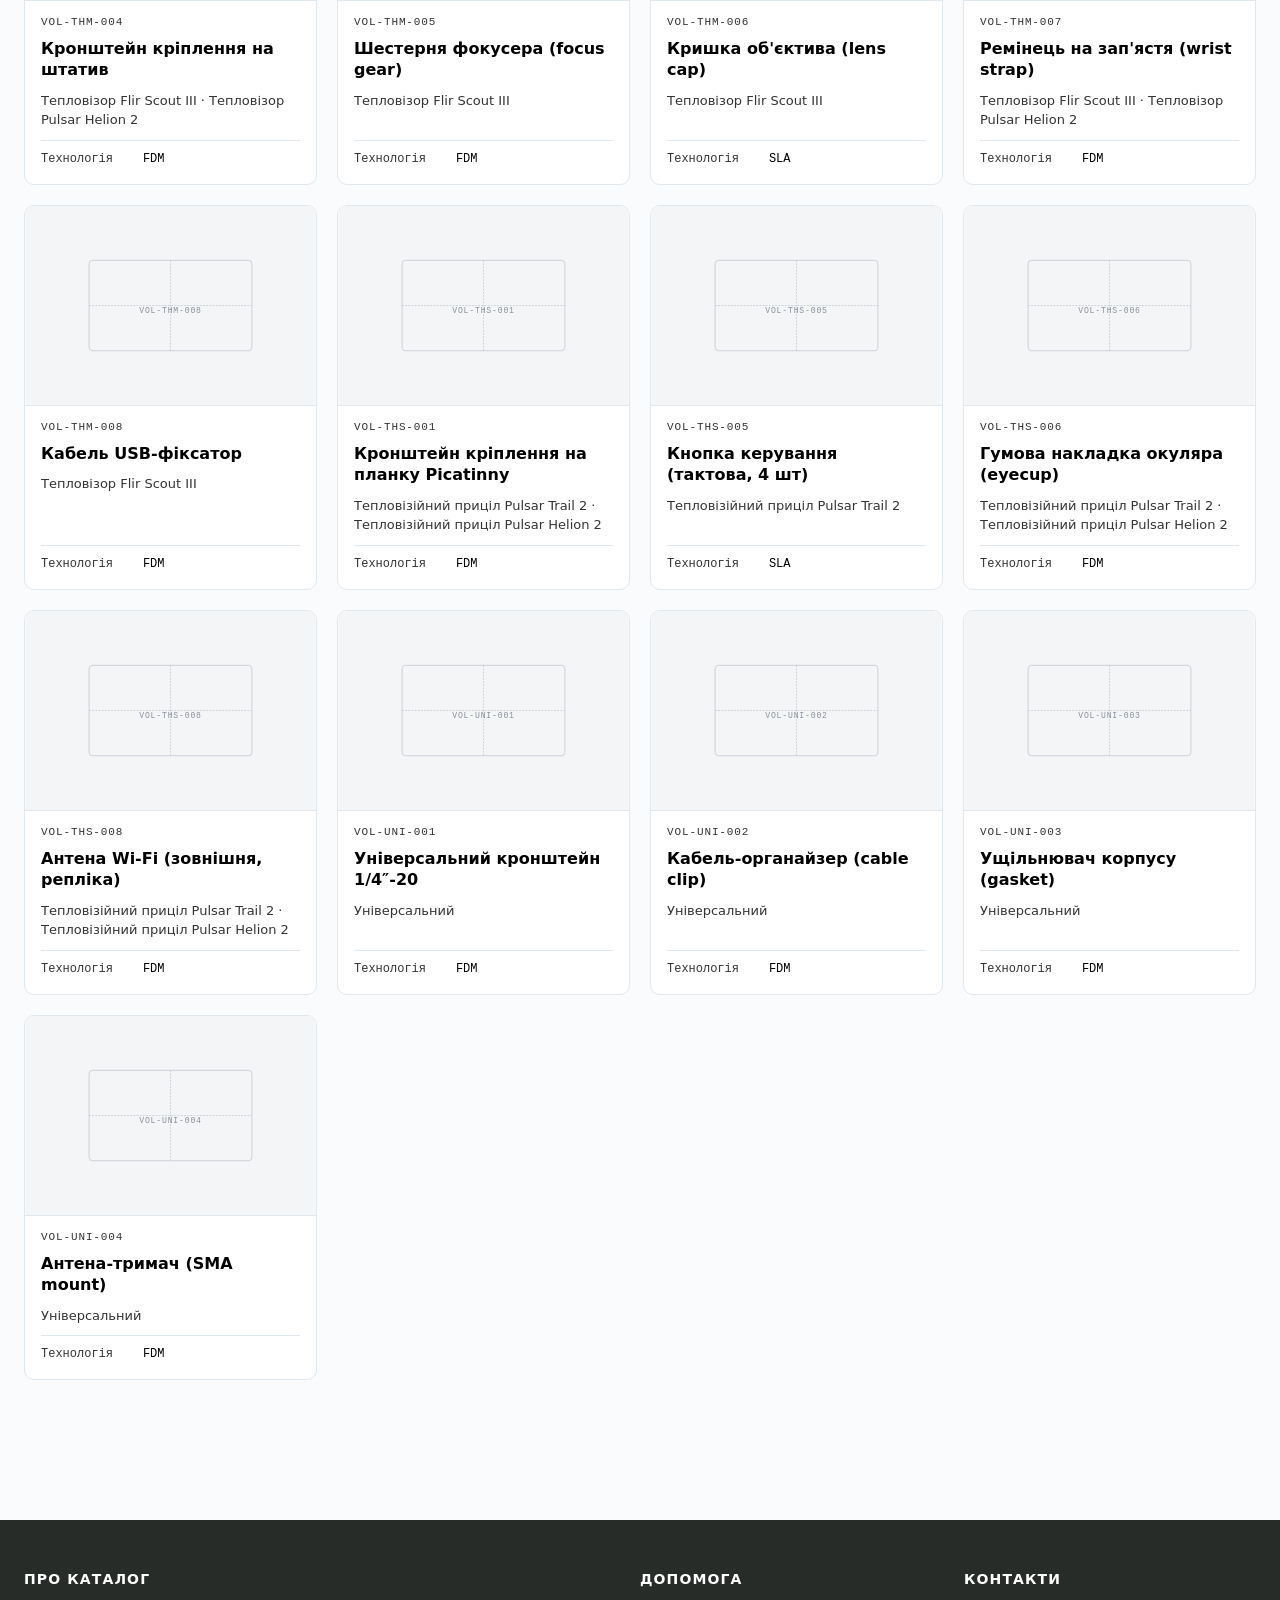
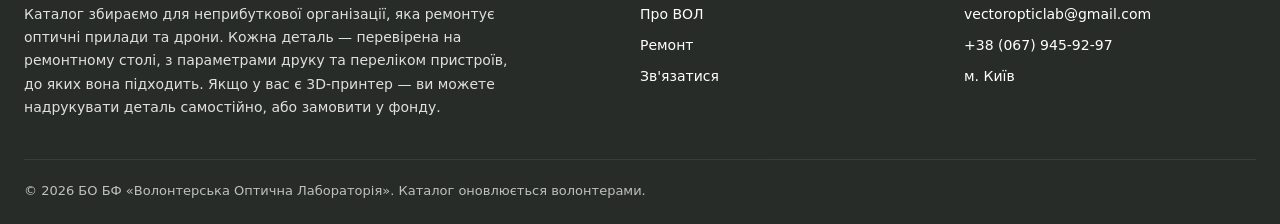
==== commit b27da01e: "remove type field from part data model" ====
--- a/index.html
+++ b/index.html
@@ -261,10 +261,6 @@
       color: var(--text);
     }
     .card__sku { color: var(--text); }
-    .card__type {
-      background: var(--surface-muted); color: var(--heading);
-      padding: 3px 8px; border-radius: var(--r-sm);
-    }
     .card h3 { font-size: 16px; line-height: 1.35; }
     .card:hover h3 { color: var(--primary); }
     .card__compat {
@@ -350,7 +346,6 @@
       <div class="hero__stats">
         <div><div class="stat__num" id="stat-total">—</div><div class="stat__label">деталей у каталозі</div></div>
         <div><div class="stat__num" id="stat-devices">—</div><div class="stat__label">категорій пристроїв</div></div>
-        <div><div class="stat__num" id="stat-types">—</div><div class="stat__label">типів деталей</div></div>
         <div><div class="stat__num" id="stat-techs">—</div><div class="stat__label">технологій друку</div></div>
       </div>
     </div>
@@ -370,15 +365,12 @@
             <option value="sku">За артикулом</option>
             <option value="name">За назвою</option>
             <option value="device">За пристроєм</option>
-            <option value="type">За типом</option>
           </select>
         </div>
       </div>
 
       <div class="chips" id="chips-department" role="group" aria-label="Фільтр за відділом"></div>
       <div class="chips" id="chips-device" role="group" aria-label="Фільтр за пристроєм"></div>
-      <div class="chips" id="chips-type" role="group" aria-label="Фільтр за типом"></div>
-
       <div class="filters__bar">
         <span id="result-count" aria-live="polite" aria-atomic="true">Знайдено: —</span>
         <button id="reset" class="btn btn--ghost" type="button" style="min-height: 36px; padding: 0 14px; font-size: 13px;">Скинути фільтри</button>
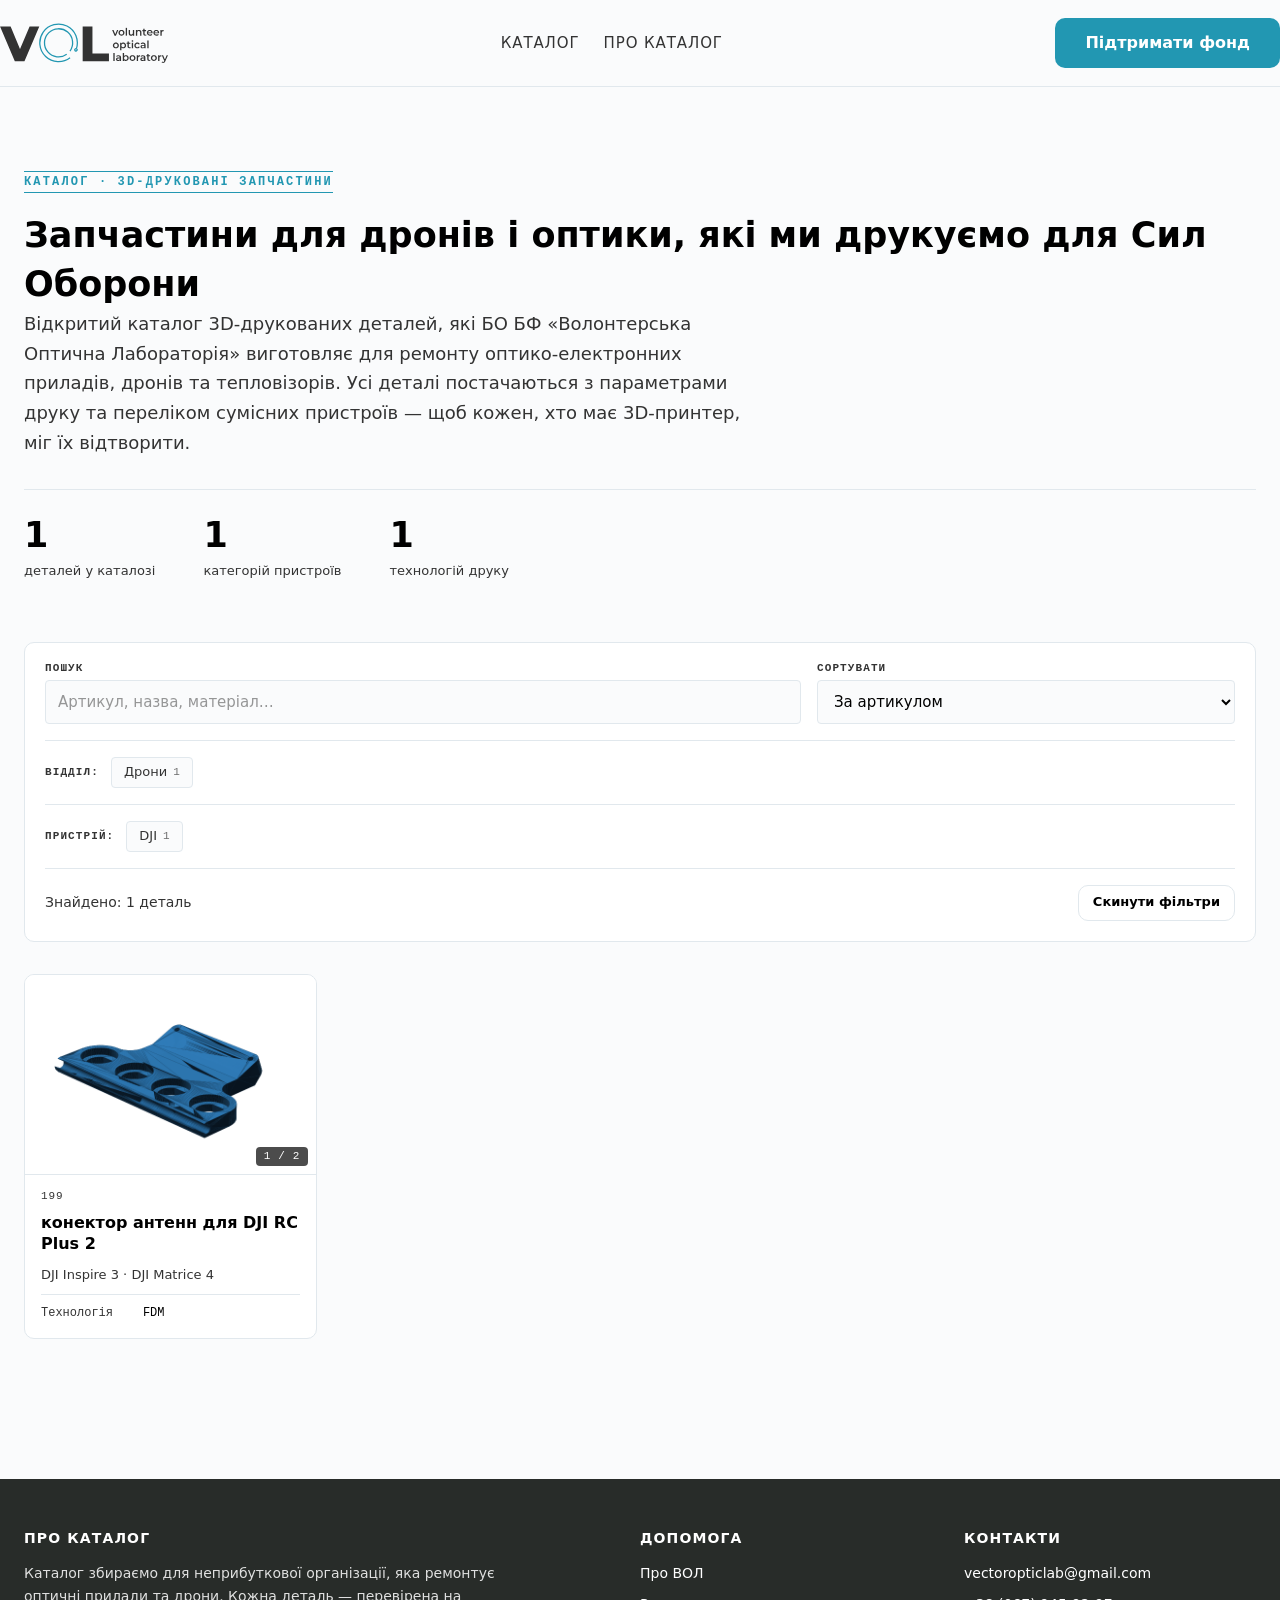
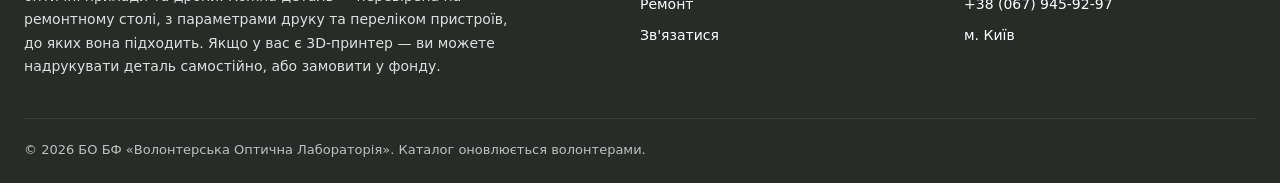
==== commit 7783f54a: "Add logo SVG file with detailed path definitions for branding" ====
--- a/index.html
+++ b/index.html
@@ -73,16 +73,7 @@
       padding: 18px 0;
       gap: 24px;
     }
-    .logo { display: inline-flex; align-items: center; gap: 10px; }
-    .logo__mark {
-      width: 32px; height: 32px;
-      background: var(--primary); color: var(--white);
-      display: grid; place-items: center;
-      font-weight: 600; font-size: 18px;
-      border-radius: var(--r-sm);
-    }
-    .logo__text { font-weight: 600; font-size: 15px; color: var(--heading); letter-spacing: 0.06em; text-transform: uppercase; }
-    .logo__text small { display: block; font-size: 11px; font-weight: 400; color: var(--text); text-transform: none; letter-spacing: 0; }
+    .logo img { height: 40px; display: block; }
 
     .nav { display: flex; align-items: center; gap: 24px; }
     .nav a {
@@ -326,10 +317,7 @@
   <a class="skip-link" href="#catalog">Перейти до каталогу</a>
   <header class="site-header">
     <div class="container site-header__inner">
-      <a href="./" class="logo">
-        <span class="logo__mark">V</span>
-        <span class="logo__text">VOL<small>волонтерська оптична лабораторія</small></span>
-      </a>
+      <a href="./" class="logo"><img src="logo.svg" alt="VOL"></a>
       <nav class="nav">
         <a href="#catalog">Каталог</a>
         <a href="#about">Про каталог</a>
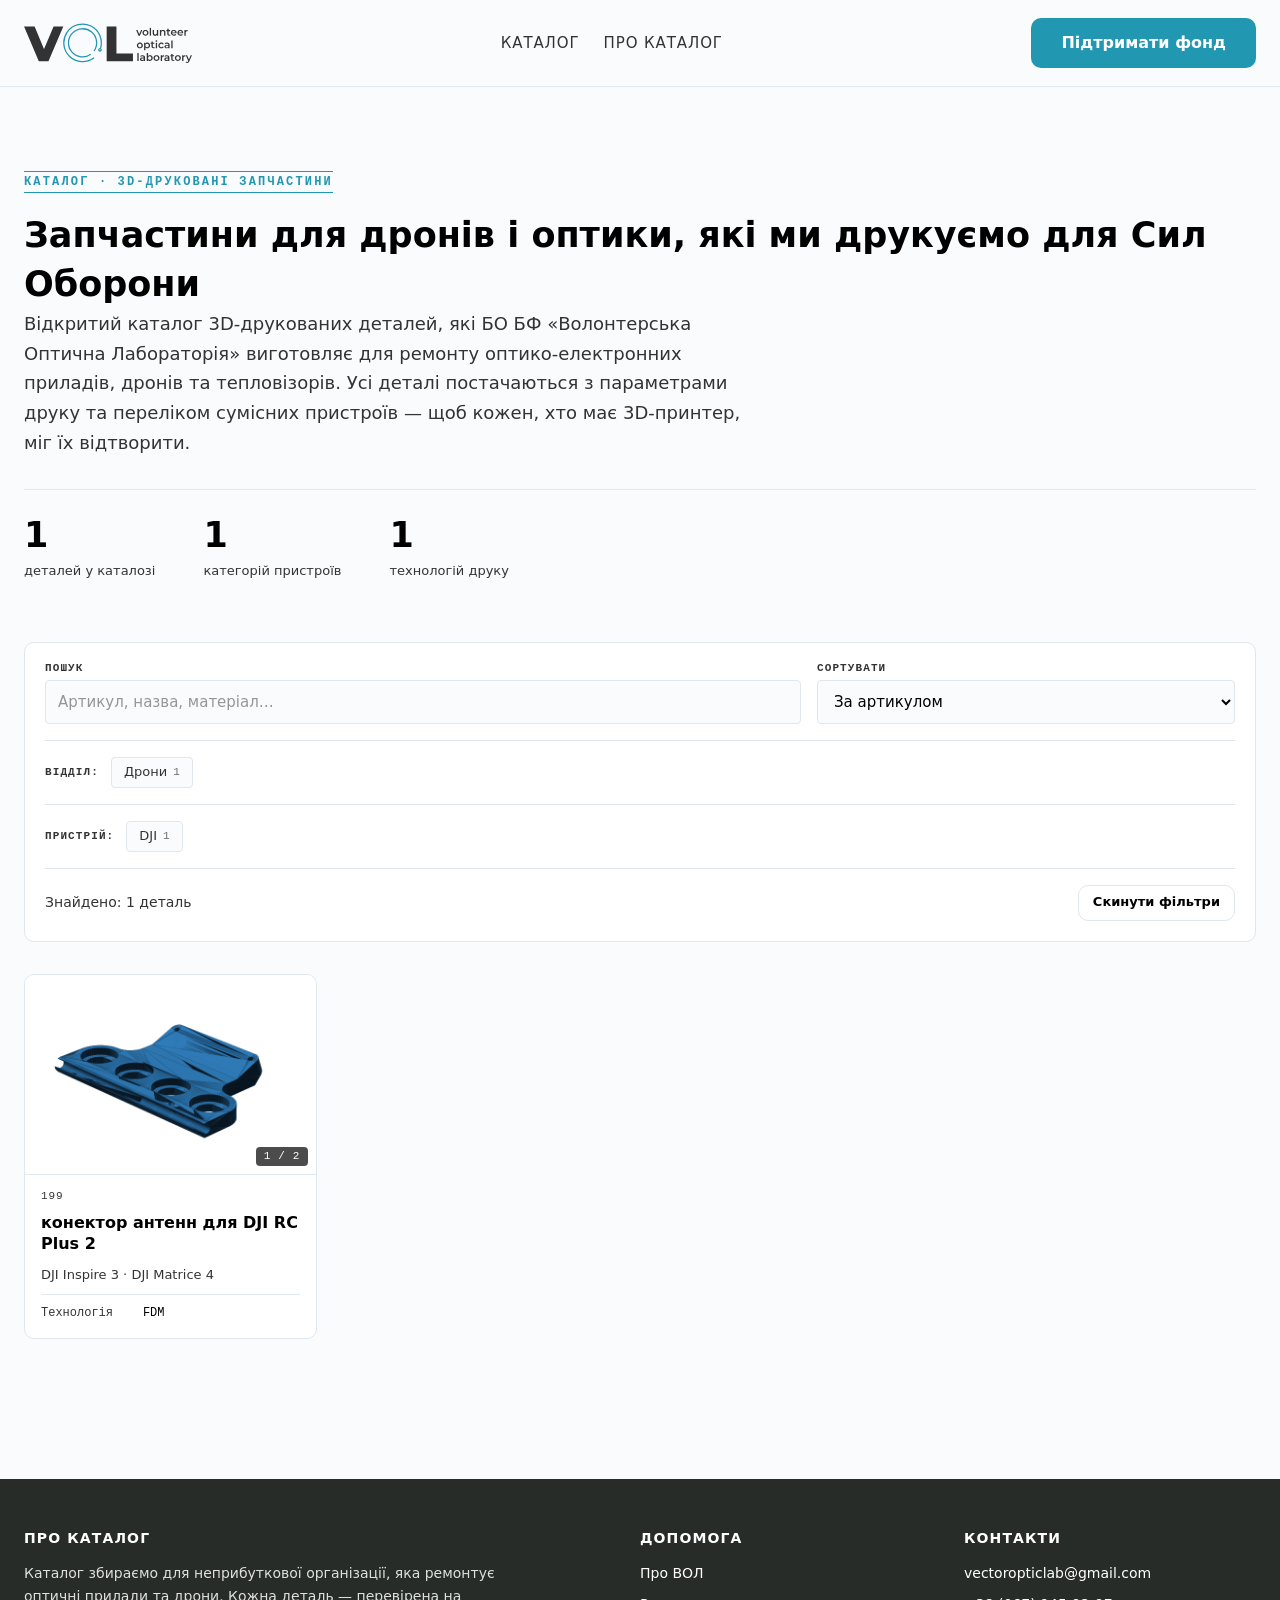
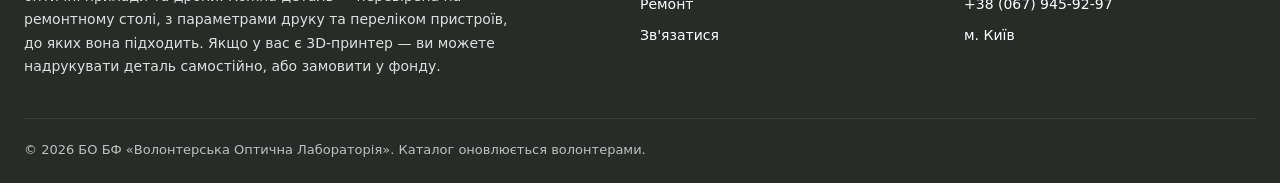
==== commit cbf65c52: "style: add common CSS file with design tokens and styles for layout and components" ====
--- a/index.html
+++ b/index.html
@@ -6,104 +6,8 @@
   <title>VOL — Каталог 3D-друкованих запчастин</title>
   <meta name="description" content="Каталог 3D-друкованих запчастин для дронів і оптико-електронних приладів. БО БФ «Волонтерська Оптична Лабораторія»." />
   <link rel="icon" href="data:image/svg+xml,%3Csvg xmlns='http://www.w3.org/2000/svg' viewBox='0 0 32 32'%3E%3Crect width='32' height='32' fill='%232297b2'/%3E%3Ctext x='16' y='22' text-anchor='middle' font-family='system-ui' font-size='18' font-weight='600' fill='%23fff'%3EV%3C/text%3E%3C/svg%3E" />
+  <link rel="stylesheet" href="css/common.css" />
   <style>
-    /* ===========================================================
-       Токени дизайн-системи VOL (з mqqo4m3p-DESIGN.md)
-       =========================================================== */
-    :root {
-      --primary: #2297b2;
-      --primary-hover: #1559ed;
-      --text: #333333;
-      --heading: #000000;
-      --link: #000000;
-      --link-hover: #333333;
-      --border: #e1e8ed;
-      --surface-soft: #fafbfc;
-      --surface-muted: #f2f5f7;
-      --surface-dark: #282c29;
-      --white: #ffffff;
-
-      --font-base: 'Montserrat', -apple-system, BlinkMacSystemFont, 'Segoe UI', system-ui, sans-serif;
-      --font-mono: ui-monospace, 'JetBrains Mono', SFMono-Regular, Menlo, monospace;
-
-      --container-max: 1290px;
-      --container-pad: 24px;
-      --content-gap: 60px;
-      --block-gap: 16px;
-
-      --r-sm: 4px;
-      --r-md: 10px;
-      --r-lg: 15px;
-    }
-    * { box-sizing: border-box; margin: 0; padding: 0; }
-
-    .skip-link {
-      position: absolute; left: -9999px; top: 0;
-      background: var(--heading); color: var(--white);
-      padding: 12px 18px; font: 600 14px/1 var(--font-base);
-      z-index: 100;
-    }
-    .skip-link:focus-visible { left: 12px; top: 12px; outline: 2px solid var(--primary); outline-offset: 2px; }
-    html, body {
-      background: var(--surface-soft);
-      color: var(--text);
-      font: 16px/1.65 var(--font-base);
-      -webkit-font-smoothing: antialiased;
-      -moz-osx-font-smoothing: grayscale;
-    }
-    a { color: var(--link); text-decoration: none; transition: color 0.12s cubic-bezier(0.455, 0.03, 0.515, 0.955); }
-    a:hover { color: var(--link-hover); }
-    h1, h2, h3, h4 { color: var(--heading); font-weight: 600; letter-spacing: 0; }
-    h1 { font-size: clamp(28px, 3vw, 35px); line-height: 1.4; }
-    h2 { font-size: clamp(22px, 2.4vw, 35px); line-height: 1.4; }
-    h3 { font-size: 20px; line-height: 1.4; }
-
-    /* Контейнери */
-    .container { max-width: var(--container-max); margin: 0 auto; padding: 0 var(--container-pad); }
-    .narrow { max-width: 750px; margin: 0 auto; padding: 0 var(--container-pad); }
-
-    /* Шапка */
-    .site-header {
-      background: var(--surface-soft);
-      border-bottom: 1px solid var(--border);
-      position: sticky; top: 0; z-index: 50;
-    }
-    .site-header__inner {
-      display: flex; align-items: center; justify-content: space-between;
-      padding: 18px 0;
-      gap: 24px;
-    }
-    .logo img { height: 40px; display: block; }
-
-    .nav { display: flex; align-items: center; gap: 24px; }
-    .nav a {
-      font-size: 15px; color: var(--text);
-      text-transform: uppercase; letter-spacing: 0.06em;
-      padding: 5px 0;
-    }
-    .nav a:hover { color: var(--heading); }
-
-    .btn {
-      display: inline-flex; align-items: center; gap: 8px;
-      background: var(--primary); color: var(--white);
-      border: 0; border-radius: var(--r-md);
-      padding: 0 30px; min-height: 50px;
-      font: 600 16px/1.3 var(--font-base);
-      cursor: pointer; text-decoration: none;
-      transition: background 0.12s cubic-bezier(0.455, 0.03, 0.515, 0.955);
-    }
-    .btn:hover { background: var(--primary-hover); color: var(--white); }
-    .btn:focus-visible { outline: 2px solid var(--primary-hover); outline-offset: 2px; }
-    .btn--dark { background: var(--text); color: var(--white); border-radius: var(--r-lg); padding: 12px 40px; min-height: auto; }
-    .btn--dark:hover { background: var(--heading); }
-    .btn--ghost {
-      background: transparent; color: var(--heading);
-      border: 1px solid var(--border);
-      min-height: 44px; padding: 0 18px;
-    }
-    .btn--ghost:hover { background: var(--surface-muted); color: var(--heading); }
-    .btn--ghost:focus-visible { outline: 2px solid var(--primary-hover); outline-offset: 2px; border-color: var(--primary-hover); }
-
     /* Hero */
     .hero { padding: 80px 0 60px; }
     .hero__eyebrow {
@@ -283,31 +187,11 @@
       cursor: pointer; text-decoration: underline;
     }
 
-    /* Підвал */
-    .footer {
-      margin-top: 80px;
-      background: var(--surface-dark);
-      color: var(--white);
-      padding: 48px 0 24px;
-    }
-    .footer a { color: var(--white); }
-    .footer a:hover { color: var(--primary); }
-    .footer__grid { display: grid; grid-template-columns: 2fr 1fr 1fr; gap: 32px; }
-    .footer h4 { color: var(--white); font-size: 14px; text-transform: uppercase; letter-spacing: 0.08em; margin-bottom: 12px; font-weight: 600; }
-    .footer ul { list-style: none; display: flex; flex-direction: column; gap: 8px; font-size: 14px; }
-    .footer__bottom {
-      margin-top: 40px; padding-top: 20px;
-      border-top: 1px solid rgba(255,255,255,0.12);
-      font-size: 13px; opacity: 0.7;
-    }
-
-    @media (max-width: 760px) {
-      .nav { display: none; }
+    @media (max-width: 820px) {
       .hero { padding: 48px 0 32px; }
       .filters { padding: 16px; }
       .filters__row { flex-direction: column; align-items: stretch; }
       .field { min-width: 0; }
-      .footer__grid { grid-template-columns: 1fr; }
       .grid { grid-template-columns: 1fr; }
     }
   </style>
--- a/css/common.css
+++ b/css/common.css
@@ -0,0 +1,145 @@
+/* ===========================================================
+   Токени дизайн-системи VOL
+   =========================================================== */
+:root {
+  --primary: #2297b2;
+  --primary-hover: #1a7f94;
+  --text: #333333;
+  --heading: #000000;
+  --link: #000000;
+  --link-hover: #333333;
+  --border: #e1e8ed;
+  --surface-soft: #fafbfc;
+  --surface-muted: #f2f5f7;
+  --surface-dark: #282c29;
+  --white: #ffffff;
+
+  --font-base: 'Montserrat', -apple-system, BlinkMacSystemFont, 'Segoe UI', system-ui, sans-serif;
+  --font-mono: ui-monospace, 'JetBrains Mono', SFMono-Regular, Menlo, monospace;
+
+  --container-max: 1290px;
+  --container-pad: 24px;
+  --content-gap: 60px;
+  --block-gap: 16px;
+
+  --r-sm: 4px;
+  --r-md: 10px;
+  --r-lg: 15px;
+}
+
+/* ===========================================================
+   Reset
+   =========================================================== */
+* { box-sizing: border-box; margin: 0; padding: 0; }
+
+/* ===========================================================
+   Skip link
+   =========================================================== */
+.skip-link {
+  position: absolute; left: -9999px; top: 0;
+  background: var(--heading); color: var(--white);
+  padding: 12px 18px; font: 600 14px/1 var(--font-base);
+  z-index: 100;
+}
+.skip-link:focus-visible { left: 12px; top: 12px; outline: 2px solid var(--primary); outline-offset: 2px; }
+
+/* ===========================================================
+   Base
+   =========================================================== */
+html, body {
+  background: var(--surface-soft);
+  color: var(--text);
+  font: 16px/1.65 var(--font-base);
+  -webkit-font-smoothing: antialiased;
+  -moz-osx-font-smoothing: grayscale;
+}
+
+a { color: var(--link); text-decoration: none; transition: color 0.12s cubic-bezier(0.455, 0.03, 0.515, 0.955); }
+a:hover { color: var(--link-hover); }
+
+h1, h2, h3, h4 { color: var(--heading); font-weight: 600; letter-spacing: 0; }
+h1 { font-size: clamp(28px, 3vw, 35px); line-height: 1.4; }
+h2 { font-size: clamp(22px, 2.4vw, 35px); line-height: 1.4; }
+h3 { font-size: 20px; line-height: 1.4; }
+
+/* ===========================================================
+   Containers
+   =========================================================== */
+.container { max-width: var(--container-max); margin: 0 auto; padding: 0 var(--container-pad); }
+.narrow { max-width: 750px; margin: 0 auto; padding: 0 var(--container-pad); }
+
+/* ===========================================================
+   Header
+   =========================================================== */
+.site-header {
+  background: var(--surface-soft);
+  border-bottom: 1px solid var(--border);
+  position: sticky; top: 0; z-index: 50;
+}
+.site-header__inner {
+  display: flex; align-items: center; justify-content: space-between;
+  padding-top: 18px;
+  padding-bottom: 18px;
+  gap: 24px;
+}
+.logo img { height: 40px; display: block; }
+
+.nav { display: flex; align-items: center; gap: 24px; }
+.nav a {
+  font-size: 15px; color: var(--text);
+  text-transform: uppercase; letter-spacing: 0.06em;
+  padding: 5px 0;
+}
+.nav a:hover { color: var(--heading); }
+
+/* ===========================================================
+   Buttons
+   =========================================================== */
+.btn {
+  display: inline-flex; align-items: center; gap: 8px;
+  background: var(--primary); color: var(--white);
+  border: 0; border-radius: var(--r-md);
+  padding: 0 30px; min-height: 50px;
+  font: 600 16px/1.3 var(--font-base);
+  cursor: pointer; text-decoration: none;
+  transition: background 0.12s cubic-bezier(0.455, 0.03, 0.515, 0.955);
+}
+.btn:hover { background: var(--primary-hover); color: var(--white); }
+.btn:focus-visible { outline: 2px solid var(--primary-hover); outline-offset: 2px; }
+.btn--dark { background: var(--text); color: var(--white); border-radius: var(--r-lg); padding: 12px 40px; min-height: auto; }
+.btn--dark:hover { background: var(--heading); }
+.btn--ghost {
+  background: transparent; color: var(--heading);
+  border: 1px solid var(--border);
+  min-height: 44px; padding: 0 18px;
+}
+.btn--ghost:hover { background: var(--surface-muted); color: var(--heading); }
+.btn--ghost:focus-visible { outline: 2px solid var(--primary-hover); outline-offset: 2px; border-color: var(--primary-hover); }
+
+/* ===========================================================
+   Footer
+   =========================================================== */
+.footer {
+  margin-top: 80px;
+  background: var(--surface-dark);
+  color: var(--white);
+  padding: 48px 0 24px;
+}
+.footer a { color: var(--white); }
+.footer a:hover { color: var(--primary); }
+.footer__grid { display: grid; grid-template-columns: 2fr 1fr 1fr; gap: 32px; }
+.footer h4 { color: var(--white); font-size: 14px; text-transform: uppercase; letter-spacing: 0.08em; margin-bottom: 12px; font-weight: 600; }
+.footer ul { list-style: none; display: flex; flex-direction: column; gap: 8px; font-size: 14px; }
+.footer__bottom {
+  margin-top: 40px; padding-top: 20px;
+  border-top: 1px solid rgba(255,255,255,0.12);
+  font-size: 13px; opacity: 0.7;
+}
+
+/* ===========================================================
+   Responsive — shared
+   =========================================================== */
+@media (max-width: 820px) {
+  .nav { display: none; }
+  .footer__grid { grid-template-columns: 1fr; }
+}
